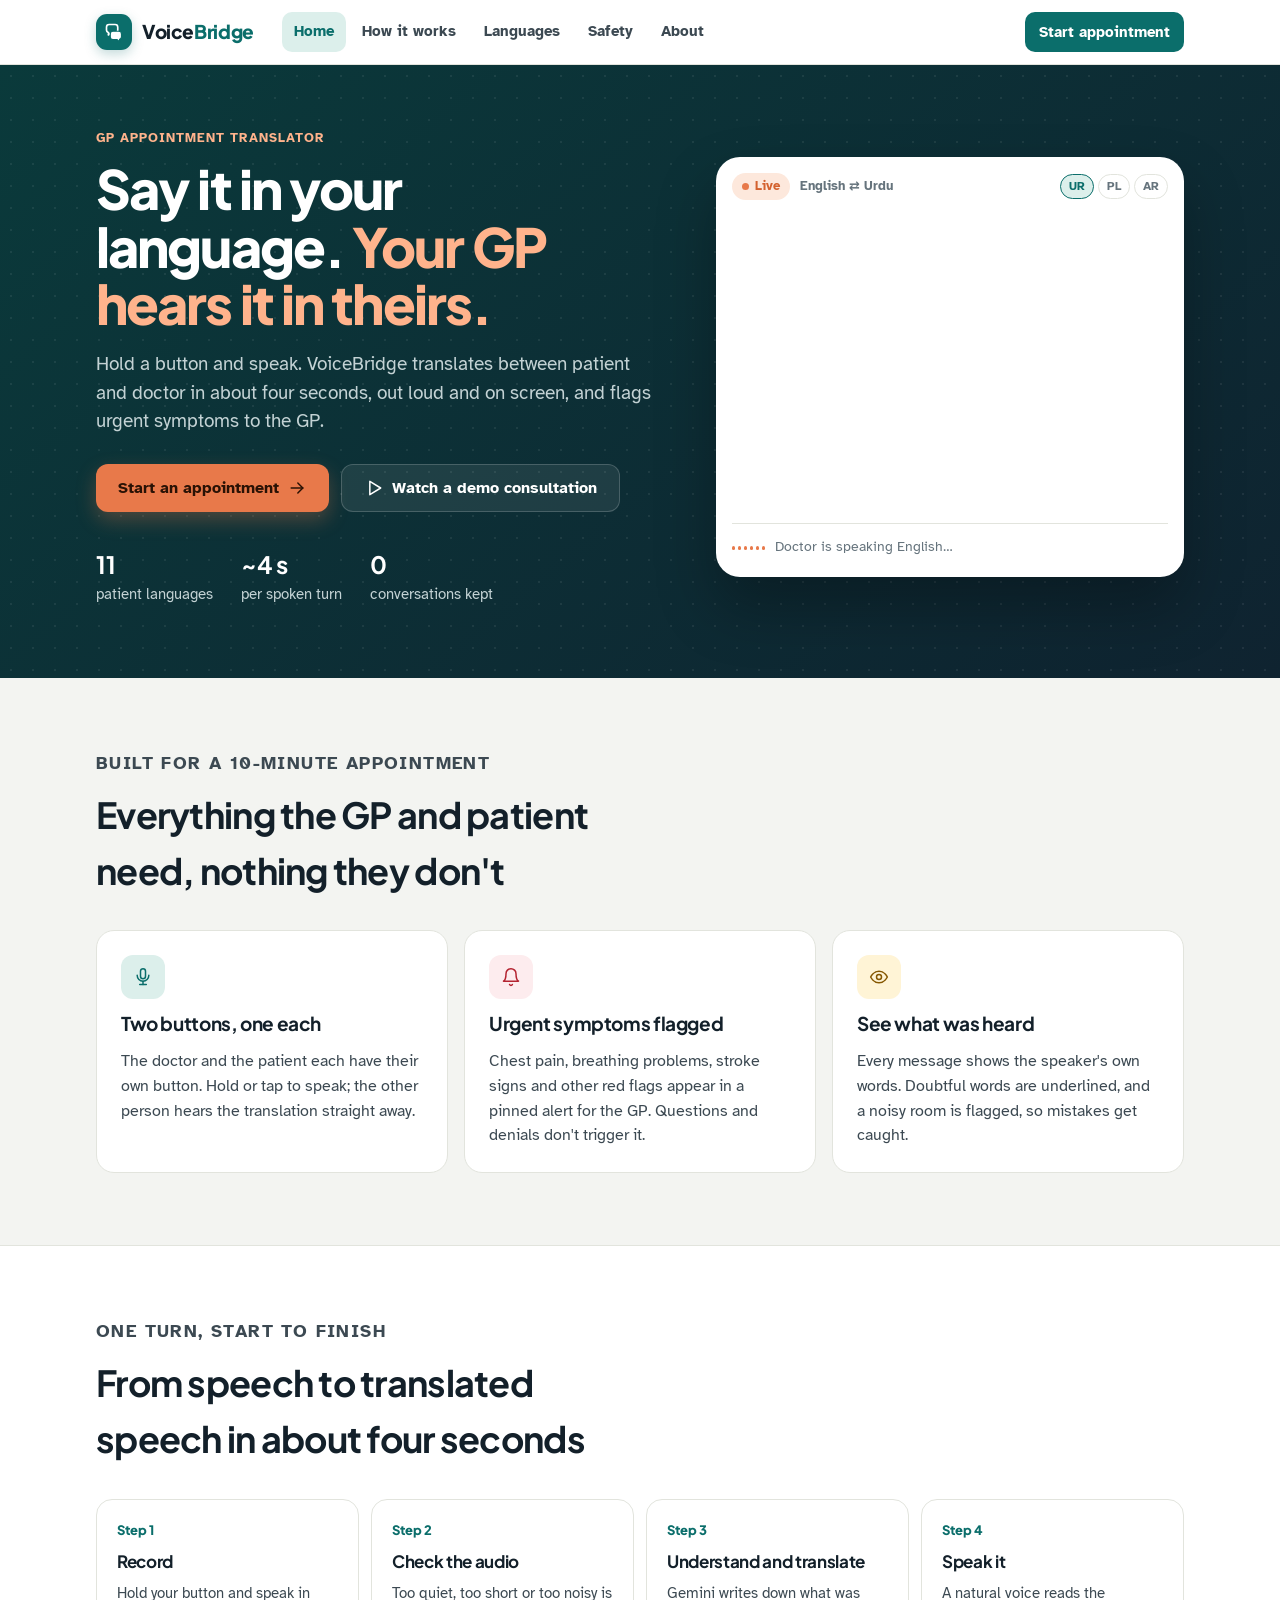
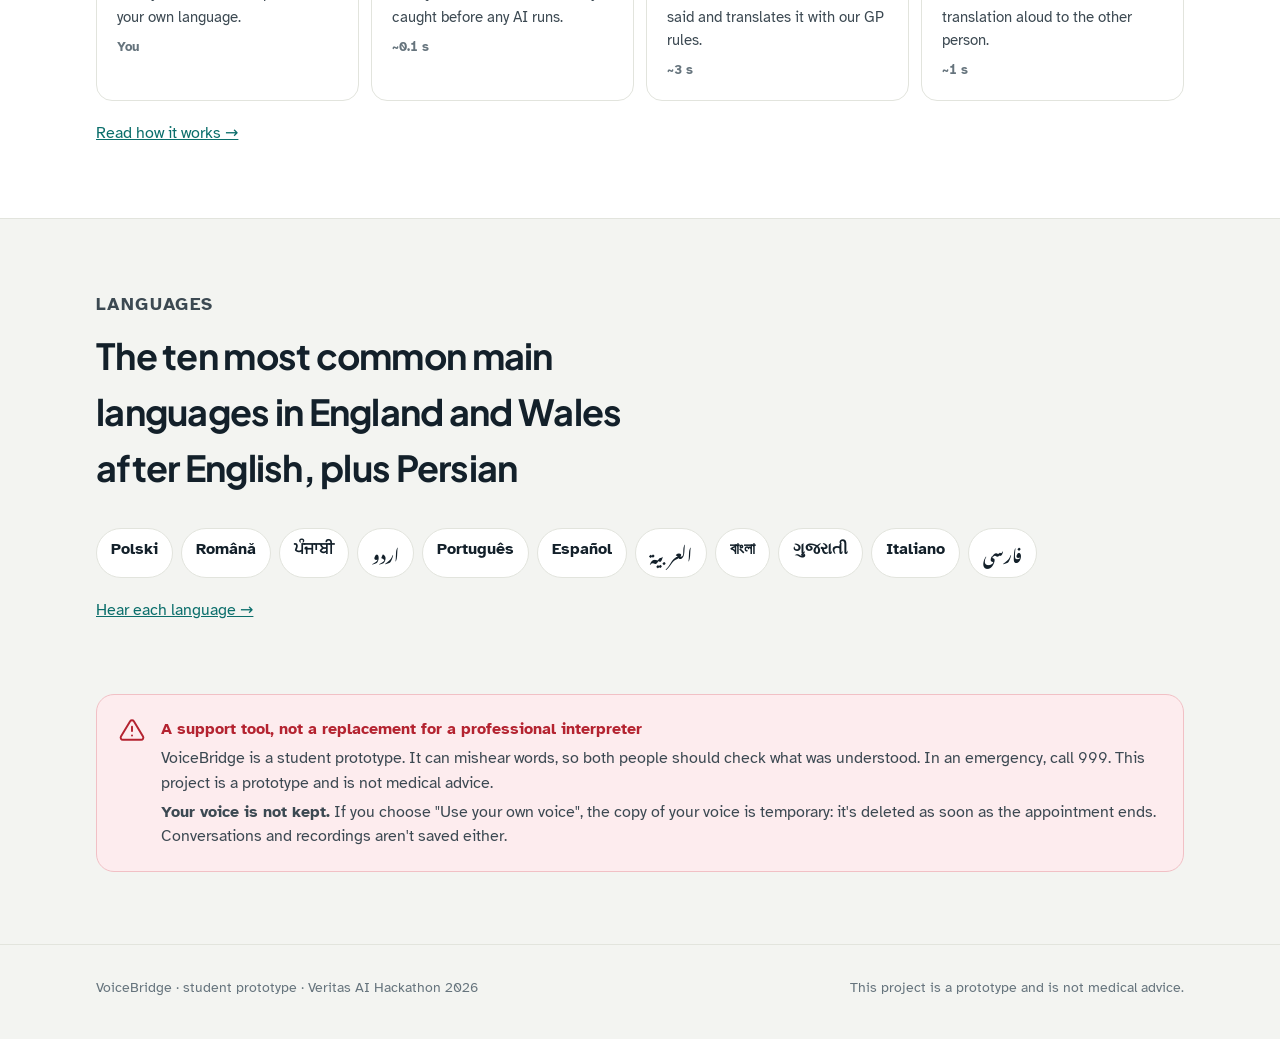
==== frontend/voicebridge_FINAL.html @ fcc29511 "Fix 'Watch a demo consultation' on the live site (ERRORS #45) In real mode the button now reloads as" ====
<!DOCTYPE html>
<html lang="en">
<head>
<title>VoiceBridge: live voice translator for GP appointments</title>
<!-- Team change #14: what Google shows under the title, and what link previews show (WhatsApp, Discord...) -->
<meta name="description" content="Helps UK GPs and patients understand each other: speak English, Urdu, Polish, Arabic or 8 more languages and hear the translation in seconds.">
<meta property="og:type" content="website">
<meta property="og:site_name" content="VoiceBridge">
<meta property="og:title" content="VoiceBridge: live voice translator for GP appointments">
<meta property="og:description" content="Doctor and patient each speak their own language and hear the other translated aloud in seconds. 11 languages, urgent-symptom flags. Student prototype, not medical advice.">
<meta property="og:url" content="https://voicebridge-hxyi.onrender.com/">
<meta name="twitter:card" content="summary">
<meta name="theme-color" content="#0b6e6b">
<meta name="claude:viewport-fit-sides" content="cover">
<meta charset="UTF-8">
<meta name="viewport" content="width=device-width, initial-scale=1, viewport-fit=cover">
<link rel="icon" href="data:image/svg+xml,%3Csvg xmlns='http://www.w3.org/2000/svg' viewBox='0 0 32 32'%3E%3Crect width='32' height='32' rx='9' fill='%230f6b6a'/%3E%3Cpath d='M6 9.5A3.5 3.5 0 0 1 9.5 6h8A3.5 3.5 0 0 1 21 9.5v4a3.5 3.5 0 0 1-3.5 3.5H12l-3.5 3v-3.2A3.5 3.5 0 0 1 6 13.5z' fill='none' stroke='white' stroke-width='2.2' stroke-linejoin='round'/%3E%3Cpath d='M26 18.5a3.5 3.5 0 0 0-3.5-3.5h-8a3.5 3.5 0 0 0-3.5 3.5v4a3.5 3.5 0 0 0 3.5 3.5H20l3.5 3v-3.2a3.5 3.5 0 0 0 2.5-3.3z' fill='white' stroke='%230f6b6a' stroke-width='1.6'/%3E%3C/svg%3E">
<link rel="preconnect" href="https://fonts.googleapis.com">
<link rel="preconnect" href="https://fonts.gstatic.com" crossorigin>
<link rel="stylesheet" href="https://fonts.googleapis.com/css2?family=Atkinson+Hyperlegible:wght@400;700&family=Plus+Jakarta+Sans:wght@500;600;700;800&family=Noto+Nastaliq+Urdu:wght@400;600&family=Noto+Sans+Arabic:wght@400;600&display=swap">
<!--
  ===============================================================
  NEW MOCK (v2, 14 Nov 2026): the current VoiceBridge design.
  (The OLD Gemini mockup is in frontend/old_mockup/ for reference only.)
  FOR BENET (frontend). Starting point for the VoiceBridge UI.
  Read frontend/README.md first: what you can change, what must stay
  the same so it connects to Ahmed's backend, and how to connect it.
  ===============================================================
  VoiceBridge interactive prototype (multi-page).
  Mode is chosen AUTOMATICALLY (see USE_MOCK in the script):
    - on our own server (localhost or the live *.onrender.com link) -> real API, mic and voices
    - anywhere else (double-clicked file, previews) -> demo mode (scripted, no server needed)
    - add ?demo to the address to force demo mode anywhere
  Pages (hash links): #home #how #languages #safety #about, app flow: #start #choose #consult #summary
-->
<style>
/* Layout concept: a calm clinical product site; the appointment screen is a chat thread with a two-button dock.
   Colour identity (team change #8): deep teal for trust + a warm apricot accent for warmth and highlights. */
:root{
  --bg:#f3f4f1; --surface:#ffffff; --surface-2:#f8f8f5; --line:#e2e4dd; --line-2:#cdd1c6;
  --ink:#13202a; --ink-2:#3c4952; --ink-3:#66747d;
  --brand:#0b6e6b; --brand-2:#07524f; --brand-soft:#dcefeb; --on-brand:#ffffff;
  --accent:#e8794a; --accent-2:#d4622f; --accent-soft:#fde8dc; --on-accent:#2a1205;
  --doc:#2b4fbf; --doc-soft:#e9efff; --doc-line:#c9d6fb; --on-doc:#ffffff;
  --pat:#0b7a5c; --pat-soft:#e2f3ec; --pat-line:#b9e0d0; --on-pat:#ffffff;
  --urgent:#b42330; --urgent-soft:#fdecee; --urgent-line:#f1c0c5;
  --warn:#865700; --warn-soft:#fff4d6; --warn-line:#efd9a0;
  --rec:#d13c3c; --rec-soft:rgba(209,60,60,.14);
  --hero:#0a3a3b; --hero-2:#0f2330; --hero-ink:#ffffff; --hero-muted:#c3d2d4; --hero-accent:#ffb38c; --hero-chip:rgba(255,255,255,.08);
  --shadow:0 1px 2px rgba(12,26,36,.05),0 8px 24px rgba(12,26,36,.07);
  --overlay:rgba(12,26,36,.45);
  --focus:#e09b00;
  --font:"Atkinson Hyperlegible",system-ui,-apple-system,"Segoe UI",Roboto,sans-serif;
  --display:"Plus Jakarta Sans","Atkinson Hyperlegible",system-ui,sans-serif;
  --rtl:"Noto Nastaliq Urdu","Noto Sans Arabic","Segoe UI",Tahoma,sans-serif;
}
@media (prefers-color-scheme: dark){ :root:not([data-theme="light"]){
  --bg:#0e1517; --surface:#141e21; --surface-2:#192529; --line:#26353a; --line-2:#33474d;
  --ink:#eaf0f0; --ink-2:#b8c5c8; --ink-3:#8a9aa0;
  --brand:#41b6a9; --brand-2:#5ccabd; --brand-soft:#10302d; --on-brand:#06221f;
  --accent:#ff9d70; --accent-2:#ffb38c; --accent-soft:#3a2216; --on-accent:#2a1205;
  --doc:#8ea9ff; --doc-soft:#162140; --doc-line:#2b3c68; --on-doc:#0b1430;
  --pat:#5fd0a9; --pat-soft:#0f2a22; --pat-line:#1f4a3b; --on-pat:#062019;
  --urgent:#ff8b93; --urgent-soft:#3a1418; --urgent-line:#6b2a31;
  --warn:#f2c25a; --warn-soft:#33270d; --warn-line:#5c4718;
  --rec:#ff6b6b; --rec-soft:rgba(255,107,107,.16);
  --hero:#0b2c2e; --hero-2:#0b1a22; --hero-ink:#ffffff; --hero-muted:#b0c2c6; --hero-accent:#ffb38c; --hero-chip:rgba(255,255,255,.07);
  --shadow:0 1px 2px rgba(0,0,0,.3),0 8px 24px rgba(0,0,0,.35); --overlay:rgba(0,0,0,.6); --focus:#ffc24d;
  color-scheme:dark;
}}
:root[data-theme="dark"]{
  --bg:#0e1517; --surface:#141e21; --surface-2:#192529; --line:#26353a; --line-2:#33474d;
  --ink:#eaf0f0; --ink-2:#b8c5c8; --ink-3:#8a9aa0;
  --brand:#41b6a9; --brand-2:#5ccabd; --brand-soft:#10302d; --on-brand:#06221f;
  --accent:#ff9d70; --accent-2:#ffb38c; --accent-soft:#3a2216; --on-accent:#2a1205;
  --doc:#8ea9ff; --doc-soft:#162140; --doc-line:#2b3c68; --on-doc:#0b1430;
  --pat:#5fd0a9; --pat-soft:#0f2a22; --pat-line:#1f4a3b; --on-pat:#062019;
  --urgent:#ff8b93; --urgent-soft:#3a1418; --urgent-line:#6b2a31;
  --warn:#f2c25a; --warn-soft:#33270d; --warn-line:#5c4718;
  --rec:#ff6b6b; --rec-soft:rgba(255,107,107,.16);
  --hero:#0b2c2e; --hero-2:#0b1a22; --hero-ink:#ffffff; --hero-muted:#b0c2c6; --hero-accent:#ffb38c; --hero-chip:rgba(255,255,255,.07);
  --shadow:0 1px 2px rgba(0,0,0,.3),0 8px 24px rgba(0,0,0,.35); --overlay:rgba(0,0,0,.6); --focus:#ffc24d;
  color-scheme:dark;
}
*{box-sizing:border-box}
[hidden]{display:none!important}
html{scroll-behavior:smooth}
body{margin:0;background:var(--bg);color:var(--ink);font-family:var(--font);font-size:16px;line-height:1.55;-webkit-font-smoothing:antialiased}
h1,h2,h3{font-family:var(--display);letter-spacing:-.02em;text-wrap:balance;margin:0;color:var(--ink)}
p{margin:0}
button{font:inherit;color:inherit;cursor:pointer;border:0;background:none;padding:0}
a{color:var(--brand)}
:focus-visible{outline:3px solid var(--focus);outline-offset:3px;border-radius:8px}
.rtl,[dir="rtl"]{font-family:var(--rtl);line-height:2}
.icon{width:20px;height:20px;flex:none;stroke:currentColor;fill:none;stroke-width:1.8;stroke-linecap:round;stroke-linejoin:round}
.sr-only{position:absolute;width:1px;height:1px;overflow:hidden;clip:rect(0 0 0 0);white-space:nowrap}
.wrap{max-width:1120px;margin:0 auto;padding-left:max(16px,env(safe-area-inset-left,0px));padding-right:max(16px,env(safe-area-inset-right,0px))}
.view{display:none}
.view.active{display:block}
.muted{color:var(--ink-3)}
.eyebrow{font-size:12.5px;font-weight:700;letter-spacing:.08em;text-transform:uppercase;color:var(--brand)}

/* header */
body::before{content:"";position:fixed;inset:0 0 auto;height:env(safe-area-inset-top,0px);z-index:30;background:var(--surface)}
.site-head{position:sticky;top:env(safe-area-inset-top,0px);z-index:20;background:var(--surface);border-bottom:1px solid var(--line)}
.site-head .wrap{display:flex;align-items:center;gap:16px;height:64px}
.logo{display:flex;align-items:center;gap:10px;font-family:var(--display);font-weight:800;font-size:19px;color:var(--ink);text-decoration:none;letter-spacing:-.02em}
.logo b{color:var(--brand);font-weight:800}
.logo-mark{width:36px;height:36px;border-radius:11px;background:var(--brand);color:var(--on-brand);display:grid;place-items:center;box-shadow:0 4px 12px rgba(15,107,106,.25)}
.logo-mark svg{width:24px;height:24px}
body[data-view="consult"] .nav,body[data-view="consult"] .head-actions{display:none}
body[data-view="consult"] .logo{pointer-events:none}
.nav{display:flex;gap:4px;margin-left:12px}
.nav a{padding:8px 12px;border-radius:10px;color:var(--ink-2);text-decoration:none;font-weight:700;font-size:15px}
.nav a:hover{background:var(--surface-2);color:var(--ink)}
.nav a[aria-current="page"]{color:var(--brand);background:var(--brand-soft)}
.head-actions{margin-left:auto;display:flex;gap:8px;align-items:center}
.menu-btn{display:none;width:42px;height:42px;border-radius:10px;border:1px solid var(--line-2);place-items:center}
.mobile-nav{display:none;border-top:1px solid var(--line);background:var(--surface)}
.mobile-nav.open{display:block}
.mobile-nav a{display:block;padding:14px max(16px,env(safe-area-inset-left,0px));border-bottom:1px solid var(--line);color:var(--ink);text-decoration:none;font-weight:700}

/* buttons */
.btn{display:inline-flex;align-items:center;justify-content:center;gap:8px;min-height:48px;padding:0 22px;border-radius:12px;font-weight:700;font-size:16px;text-decoration:none;transition:background .15s,transform .05s,border-color .15s}
.btn:active{transform:scale(.98)}
.btn-primary{background:var(--brand);color:var(--on-brand)}
.btn-primary:hover{background:var(--brand-2)}
.btn-primary[disabled]{opacity:.6;cursor:wait}
.btn-ghost{background:var(--surface);border:1px solid var(--line-2);color:var(--ink)}
.btn-ghost:hover{border-color:var(--ink-3)}
.btn-danger{background:var(--surface);border:1px solid var(--urgent-line);color:var(--urgent)}
.btn-danger:hover{background:var(--urgent-soft)}
.btn-sm{min-height:40px;padding:0 14px;font-size:14.5px;border-radius:10px}
.btn-on-dark{background:var(--hero-chip);color:var(--hero-ink);border:1px solid rgba(255,255,255,.18)}
.btn-on-dark:hover{background:rgba(255,255,255,.14)}
.btn-accent{background:var(--accent);color:var(--on-accent);box-shadow:0 8px 20px rgba(232,121,74,.3)}
.btn-accent:hover{background:var(--accent-2)}
.chip{display:inline-flex;align-items:center;gap:6px;min-height:30px;padding:0 12px;border-radius:999px;font-size:13px;font-weight:700;background:var(--surface);border:1px solid var(--line);color:var(--ink-2);white-space:nowrap}

/* home */
.hero{background-color:var(--hero);background-image:radial-gradient(rgba(255,255,255,.07) 1px,transparent 1px),linear-gradient(140deg,var(--hero) 0%,var(--hero-2) 100%);background-size:22px 22px,100% 100%;color:var(--hero-ink)}
.hero .wrap{display:grid;grid-template-columns:1.1fr .9fr;gap:48px;align-items:center;padding-block:64px 72px}
.hero h1{color:var(--hero-ink);font-size:clamp(34px,5vw,54px);line-height:1.06;letter-spacing:-.035em;font-weight:800}
.hero h1 em{font-style:normal;color:var(--hero-accent)}
.hero-sub{margin-top:18px;font-size:18.5px;color:var(--hero-muted);max-width:30em}
.hero-cta{display:flex;gap:12px;flex-wrap:wrap;margin-top:28px}
.hero-facts{display:flex;gap:28px;flex-wrap:wrap;margin-top:34px;color:var(--hero-muted);font-size:14.5px}
.hero-facts strong{display:block;color:var(--hero-ink);font-family:var(--display);font-size:24px;letter-spacing:-.02em}
/* Animated hero demo (team change #9): a live translation plays out in Urdu, Polish and Arabic */
.stage{background:var(--surface);color:var(--ink);border-radius:24px;padding:16px;box-shadow:0 30px 60px rgba(0,0,0,.28);display:flex;flex-direction:column;gap:12px;min-height:420px}
.stage-top{display:flex;align-items:center;gap:10px;font-size:13px;color:var(--ink-3);font-weight:700}
.stage-top .live-pill{display:inline-flex;align-items:center;gap:6px;padding:3px 10px;border-radius:999px;background:var(--accent-soft);color:var(--accent-2)}
.stage-top .live-pill i{width:7px;height:7px;border-radius:50%;background:var(--accent);animation:blink 1.4s ease-in-out infinite}
@keyframes blink{50%{opacity:.3}}
.stage-langs{margin-left:auto;display:flex;gap:4px}
.stage-langs span{padding:2px 8px;border-radius:999px;border:1px solid var(--line);font-size:12px}
.stage-langs span.on{border-color:var(--brand);color:var(--brand);background:var(--brand-soft)}
.stage-body{display:flex;flex-direction:column;gap:12px;flex:1}
.stage-body .msg{max-width:100%}
.stage-foot{display:flex;align-items:center;gap:10px;font-size:13.5px;color:var(--ink-3);border-top:1px solid var(--line);padding-top:10px;min-height:38px}
.mini-wave{display:inline-flex;gap:3px;align-items:center;height:20px}
.mini-wave i{width:3px;height:4px;border-radius:2px;background:var(--ink-3)}
.stage.talking .mini-wave i{background:var(--accent);animation:wv .9s ease-in-out infinite}
.mini-wave i:nth-child(2){animation-delay:.12s}.mini-wave i:nth-child(3){animation-delay:.24s}.mini-wave i:nth-child(4){animation-delay:.36s}.mini-wave i:nth-child(5){animation-delay:.48s}.mini-wave i:nth-child(6){animation-delay:.6s}
@keyframes wv{0%,100%{height:4px}50%{height:20px}}
.typing-caret::after{content:"";display:inline-block;width:2px;height:1em;margin-inline-start:2px;background:var(--accent);vertical-align:-2px;animation:blink 1s steps(1) infinite}
.pop{animation:pop .4s cubic-bezier(.2,1.5,.4,1)}
@keyframes pop{from{transform:scale(.6)}to{transform:none}}
.section{padding-block:72px}
.section-head{max-width:640px;margin-bottom:32px;display:grid;gap:10px}
.section-head h2{font-size:clamp(26px,3.4vw,36px)}
.section-head p{color:var(--ink-2);font-size:17.5px}
.grid-3{display:grid;grid-template-columns:repeat(3,minmax(0,1fr));gap:16px}
.grid-2{display:grid;grid-template-columns:repeat(2,minmax(0,1fr));gap:16px}
.tile{background:var(--surface);border:1px solid var(--line);border-radius:18px;padding:24px;display:grid;gap:10px;align-content:start}
.tile h3{font-size:19px}
.tile p{color:var(--ink-2)}
.tile-icon{width:44px;height:44px;border-radius:12px;display:grid;place-items:center;background:var(--brand-soft);color:var(--brand)}
.tile-icon.red{background:var(--urgent-soft);color:var(--urgent)}
.tile-icon.amber{background:var(--warn-soft);color:var(--warn)}
.tile-icon.blue{background:var(--doc-soft);color:var(--doc)}
.flow{display:grid;grid-template-columns:repeat(4,minmax(0,1fr));gap:12px;counter-reset:step}
.flow-step{background:var(--surface);border:1px solid var(--line);border-radius:16px;padding:20px;display:grid;gap:8px;align-content:start;position:relative}
.flow-step .n{font-family:var(--display);font-weight:800;font-size:13px;color:var(--brand)}
.flow-step h3{font-size:17px}
.flow-step p{color:var(--ink-2);font-size:15px}
.flow-step .t{font-size:13px;font-weight:700;color:var(--ink-3);font-variant-numeric:tabular-nums}
.lang-strip{display:flex;flex-wrap:wrap;gap:8px}
.lang-pill{padding:8px 14px;border-radius:999px;background:var(--surface);border:1px solid var(--line);font-weight:700}
.band{background:var(--surface);border-block:1px solid var(--line)}
.callout{display:flex;gap:16px;align-items:flex-start;padding:22px;border-radius:18px;background:var(--urgent-soft);border:1px solid var(--urgent-line);color:var(--urgent)}
.callout p{color:var(--ink-2)}
.footer{padding-block:32px 40px;color:var(--ink-3);font-size:14px;border-top:1px solid var(--line)}
.footer .wrap{display:flex;justify-content:space-between;gap:16px;flex-wrap:wrap}

/* inner pages */
.page-hero{padding-block:56px 24px}
.page-hero h1{font-size:clamp(30px,4.4vw,44px);margin-top:8px}
.page-hero p{margin-top:12px;color:var(--ink-2);font-size:18px;max-width:38em}
.stat-row{display:grid;grid-template-columns:repeat(auto-fit,minmax(170px,1fr));gap:12px}
.stat{background:var(--surface);border:1px solid var(--line);border-radius:16px;padding:18px}
.stat small{display:block;color:var(--ink-3);font-size:13.5px}
.stat strong{font-family:var(--display);font-size:26px;letter-spacing:-.02em;font-variant-numeric:tabular-nums}
.compare{display:grid;grid-template-columns:repeat(2,minmax(0,1fr));gap:12px;margin-top:14px}
.compare div{border-radius:12px;padding:12px 14px;font-size:14.5px}
.compare .before{background:var(--urgent-soft);color:var(--urgent);border:1px solid var(--urgent-line)}
.compare .after{background:var(--pat-soft);color:var(--pat);border:1px solid var(--pat-line)}
.lang-cards{display:grid;grid-template-columns:repeat(auto-fill,minmax(250px,1fr));gap:12px}
.lang-card{background:var(--surface);border:1px solid var(--line);border-radius:16px;padding:18px;display:grid;gap:8px;align-content:start}
.lang-card .top{display:flex;justify-content:space-between;align-items:baseline;gap:8px}
.lang-card .native{font-size:24px;font-weight:700}
.lang-card .rank{font-size:12.5px;color:var(--ink-3);font-weight:700;font-variant-numeric:tabular-nums}
.lang-card .meta{font-size:13.5px;color:var(--ink-3)}
.phrase{background:var(--surface-2);border:1px solid var(--line);border-radius:12px;padding:10px 12px;font-size:17px;min-height:52px}
.lang-card .btn{justify-self:start}
.limits{display:grid;gap:10px}
.limit{display:flex;gap:12px;align-items:flex-start;background:var(--surface);border:1px solid var(--line);border-radius:14px;padding:14px 16px}
.limit .icon{color:var(--warn);margin-top:3px}
.limit p{color:var(--ink-2)}
.credits{display:grid;grid-template-columns:repeat(auto-fit,minmax(240px,1fr));gap:10px}
.credit{background:var(--surface);border:1px solid var(--line);border-radius:14px;padding:14px 16px;font-size:14.5px;color:var(--ink-2)}
.credit b{display:block;color:var(--ink);font-size:15.5px}

/* app flow */
.app-page{padding-block:40px 64px}
.form-card{max-width:440px;margin:0 auto;background:var(--surface);border:1px solid var(--line);border-radius:22px;padding:32px;box-shadow:var(--shadow);display:grid;gap:6px}
.form-card h1{font-size:26px}
.label{font-weight:700;font-size:14px;margin-top:18px}
.input-wrap{position:relative;margin-top:6px}
.input-wrap .icon{position:absolute;left:14px;top:50%;transform:translateY(-50%);color:var(--ink-3)}
.input{width:100%;height:52px;border-radius:12px;border:1.5px solid var(--line-2);background:var(--surface-2);color:var(--ink);padding:0 14px 0 44px;font:inherit;font-size:17px;letter-spacing:.06em}
.input:focus{outline:none;border-color:var(--brand);box-shadow:0 0 0 4px var(--brand-soft)}
.hint-box{margin-top:12px;font-size:13.5px;color:var(--ink-3);background:var(--surface-2);border:1px dashed var(--line-2);border-radius:10px;padding:10px 12px}
.field-error{margin-top:12px;padding:10px 12px;border-radius:10px;background:var(--urgent-soft);border:1px solid var(--urgent-line);color:var(--urgent);font-size:14.5px}
.form-card .btn{margin-top:16px;width:100%}
.choose-head{display:flex;justify-content:space-between;align-items:flex-end;gap:16px;flex-wrap:wrap;margin-bottom:20px}
.choose-head h1{font-size:clamp(26px,3.6vw,34px);margin-top:6px}
.search{position:relative;width:280px;max-width:100%}
.search .icon{position:absolute;left:12px;top:50%;transform:translateY(-50%);color:var(--ink-3);width:18px;height:18px}
.search input{width:100%;height:44px;border-radius:12px;border:1.5px solid var(--line-2);background:var(--surface);color:var(--ink);padding:0 12px 0 38px;font:inherit}
.search input:focus{outline:none;border-color:var(--brand);box-shadow:0 0 0 4px var(--brand-soft)}
.lang-grid{display:grid;grid-template-columns:repeat(auto-fill,minmax(190px,1fr));gap:12px}
.lang-opt{position:relative;text-align:left;padding:16px 18px;border-radius:16px;background:var(--surface);border:1.5px solid var(--line);min-height:92px;display:flex;flex-direction:column;justify-content:space-between;gap:4px}
.lang-opt:hover{border-color:var(--line-2)}
.lang-opt .native{font-size:23px;font-weight:700;line-height:1.35}
.lang-opt .english{font-size:14px;color:var(--ink-3)}
.lang-opt .tick{position:absolute;top:12px;right:12px;width:24px;height:24px;border-radius:50%;background:var(--brand);color:var(--on-brand);display:none;place-items:center}
.lang-opt .tick .icon{width:14px;height:14px;stroke-width:3}
.lang-opt[aria-checked="true"]{border-color:var(--brand);box-shadow:0 0 0 4px var(--brand-soft)}
.lang-opt[aria-checked="true"] .tick{display:grid}
.choose-foot{display:flex;align-items:center;justify-content:space-between;gap:16px;flex-wrap:wrap;margin-top:24px;padding-top:20px;border-top:1px solid var(--line)}
.pair{display:flex;align-items:center;gap:10px;font-weight:700;flex-wrap:wrap}
.pair .side{padding:8px 14px;border-radius:12px;background:var(--surface);border:1px solid var(--line)}
.pair .doc{color:var(--doc)} .pair .pat{color:var(--pat)}

/* consult: fills the screen so the button dock always sits at the bottom */
#v-consult.active{display:flex;flex-direction:column;min-height:calc(100dvh - 64px - env(safe-area-inset-top,0px) - env(safe-area-inset-bottom,0px))}
#v-consult > .wrap{flex:1;width:100%}
#v-consult .bar{position:sticky;top:calc(env(safe-area-inset-top,0px) + 64px);z-index:10;background:var(--bg);border-bottom:1px solid var(--line)}
#v-consult .bar .wrap{display:flex;align-items:center;gap:10px;min-height:56px;flex-wrap:wrap;padding-block:8px}
.live{width:8px;height:8px;border-radius:50%;background:var(--pat);box-shadow:0 0 0 4px var(--pat-soft)}
.bar-right{margin-left:auto;display:flex;gap:8px;align-items:center}
.turns.low{color:var(--warn);border-color:var(--warn-line);background:var(--warn-soft)}
.urgent-banner{display:flex;align-items:flex-start;gap:12px;margin-top:12px;background:var(--urgent-soft);border:1px solid var(--urgent-line);color:var(--urgent);padding:12px 14px;border-radius:14px}
.urgent-banner b{display:block}
.urgent-banner .x{margin-left:auto;width:34px;height:34px;border-radius:8px;display:grid;place-items:center;color:var(--urgent)}
.thread{max-width:860px;margin:0 auto;display:flex;flex-direction:column;gap:14px;padding-block:16px 24px}
.thread:has(#empty){min-height:42vh}
/* Live caption spotlight (team change #11) */
.spotlight{max-width:860px;margin:18px auto 0;background:var(--surface);border:1.5px solid var(--line);border-radius:24px;padding:18px 22px 14px;box-shadow:var(--shadow);animation:rise .25s ease-out}
.spotlight.doctor{border-color:var(--doc-line)}
.spotlight.patient{border-color:var(--pat-line)}
.spot-top{display:flex;align-items:center;gap:8px;flex-wrap:wrap;font-size:13.5px;color:var(--ink-3)}
.spot-who{font-weight:700}
.spotlight.doctor .spot-who{color:var(--doc)}
.spotlight.patient .spot-who{color:var(--pat)}
.spot-for{padding:2px 10px;border-radius:999px;background:var(--surface-2);border:1px solid var(--line);font-weight:700;color:var(--ink-2)}
.spot-time{margin-left:auto;font-variant-numeric:tabular-nums}
.spot-text{margin-top:10px;font-family:var(--display);font-weight:700;font-size:clamp(24px,3.4vw,36px);line-height:1.3;letter-spacing:-.01em;color:var(--ink)}
.spot-text[dir="rtl"]{font-family:var(--rtl);font-weight:600;line-height:2;font-size:clamp(26px,3.8vw,40px);letter-spacing:0}
.spot-original{margin-top:12px;padding-top:10px;border-top:1px dashed var(--line-2);font-size:16px;color:var(--ink-2)}
.spotlight .flags{margin-top:12px}
.spot-actions{display:flex;gap:4px;margin-top:8px;flex-wrap:wrap}
.note-slot{max-width:860px;margin:12px auto 0;display:flex;justify-content:center}
.note-slot:empty{display:none}
.earlier{font-size:12.5px;font-weight:700;letter-spacing:.06em;text-transform:uppercase;color:var(--ink-3);padding-top:6px;border-top:1px solid var(--line)}
.thread .msg .translation{font-size:16.5px}
.thread .msg .translation[dir="rtl"]{font-size:18px}
.empty{margin:auto;text-align:center;max-width:460px;padding:28px 8px;color:var(--ink-2);display:grid;gap:10px;justify-items:center}
.empty-art{width:80px;height:80px;border-radius:24px;background:var(--brand-soft);color:var(--brand);display:grid;place-items:center}
.empty-art .icon{width:38px;height:38px;stroke-width:1.6}
.empty h2{font-size:22px}
.how-list{display:grid;gap:8px;margin-top:6px;text-align:left;width:100%}
.how-list div{display:flex;gap:10px;align-items:center;background:var(--surface);border:1px solid var(--line);border-radius:12px;padding:10px 12px;font-size:14.5px}
.num{width:22px;height:22px;flex:none;border-radius:50%;background:var(--ink);color:var(--surface);font-size:12px;font-weight:700;display:grid;place-items:center}
.msg{display:flex;flex-direction:column;max-width:min(640px,90%);animation:rise .25s ease-out}
.msg.doctor{align-self:flex-start}
.msg.patient{align-self:flex-end;align-items:flex-end}
@keyframes rise{from{transform:translateY(8px)}to{transform:none}}
.msg-meta{display:flex;align-items:center;gap:8px;font-size:12.5px;color:var(--ink-3);margin:0 6px 6px;font-variant-numeric:tabular-nums}
.who{font-weight:700}
.doctor .who{color:var(--doc)} .patient .who{color:var(--pat)}
.bubble{padding:14px 16px 12px;border-radius:18px;border:1px solid;width:100%;box-shadow:0 1px 2px rgba(12,26,36,.04),0 4px 14px rgba(12,26,36,.04)}
.doctor .bubble{background:var(--surface);border-color:var(--doc-line);border-top-left-radius:6px}
.patient .bubble{background:var(--pat-soft);border-color:var(--pat-line);border-top-right-radius:6px}
.translation{font-size:19px;line-height:1.5;font-weight:700}
.translation[dir="rtl"]{font-size:21px;line-height:2.1;font-weight:600}
.original{margin-top:8px;padding-top:8px;border-top:1px dashed var(--line-2);font-size:14.5px;color:var(--ink-2)}
.original-label{display:block;font-size:12px;font-weight:700;color:var(--ink-3);font-family:var(--font);line-height:1.5}
mark.unclear{background:var(--warn-soft);color:inherit;text-decoration:underline dotted var(--warn) 2px;text-underline-offset:4px;border-radius:4px;padding:0 2px}
.flags{display:flex;flex-wrap:wrap;gap:6px;margin-top:10px}
.flag{display:inline-flex;align-items:center;gap:6px;font-size:12.5px;font-weight:700;padding:4px 10px;border-radius:999px;border:1px solid}
.flag .icon{width:14px;height:14px;stroke-width:2.2}
.flag.urgent{background:var(--urgent-soft);border-color:var(--urgent-line);color:var(--urgent)}
.flag.warn{background:var(--warn-soft);border-color:var(--warn-line);color:var(--warn)}
.msg-actions{display:flex;gap:4px;margin:6px 2px 0;flex-wrap:wrap}
.link-btn{display:inline-flex;align-items:center;gap:6px;min-height:32px;padding:0 10px;border-radius:8px;font-size:13px;font-weight:700;color:var(--ink-2)}
.link-btn:hover{background:var(--surface)}
.link-btn .icon{width:16px;height:16px}
.typing{display:inline-flex;align-items:center;gap:10px;padding:12px 16px;border-radius:18px;background:var(--surface);border:1px solid var(--line);font-size:14px;color:var(--ink-3)}
.dots{display:inline-flex;gap:4px}
.dots i{width:7px;height:7px;border-radius:50%;background:var(--ink-3);animation:bounce 1s infinite}
.dots i:nth-child(2){animation-delay:.15s}.dots i:nth-child(3){animation-delay:.3s}
@keyframes bounce{0%,60%,100%{transform:translateY(0)}30%{transform:translateY(-5px)}}
.note{align-self:center;font-size:13.5px;color:var(--ink-2);background:var(--surface);border:1px solid var(--line);padding:8px 14px;border-radius:999px;display:flex;gap:8px;align-items:center;text-align:center;max-width:100%}
.note.error{color:var(--urgent);border-color:var(--urgent-line);background:var(--urgent-soft)}
.dock{position:sticky;bottom:0;z-index:10;background:var(--surface);border-top:1px solid var(--line);padding-bottom:env(safe-area-inset-bottom,0px)}
/* Mic buttons (team change #2): big round button in the centre, name and hint underneath.
   Same layout on laptop and phone, so the doctor and patient always know where to press. */
.dock-buttons{display:grid;grid-template-columns:1fr 1fr;gap:14px;padding-block:14px;max-width:760px}
.speak{position:relative;display:flex;flex-direction:column;align-items:center;justify-content:center;gap:10px;padding:16px 12px 14px;border-radius:24px;border:1.5px solid;text-align:center;min-height:172px;touch-action:none;-webkit-user-select:none;user-select:none;-webkit-touch-callout:none;transition:background .15s,border-color .15s,opacity .15s,box-shadow .15s}
.speak.doctor{background:var(--doc-soft);border-color:var(--doc-line)}
.speak.patient{background:var(--pat-soft);border-color:var(--pat-line)}
.speak[disabled]{opacity:.45;cursor:not-allowed}
.speak:not([disabled]):hover{box-shadow:var(--shadow)}
.speak:not([disabled]):hover .mic{transform:scale(1.04)}
.mic{position:relative;width:88px;height:88px;flex:none;border-radius:50%;display:grid;place-items:center;transition:transform .15s,background .15s;box-shadow:0 6px 16px rgba(12,26,36,.14)}
.doctor .mic{background:var(--doc);color:var(--on-doc)}
.patient .mic{background:var(--pat);color:var(--on-pat)}
.mic .icon{width:34px;height:34px;stroke-width:2}
.speak-text{min-width:0;width:100%;display:flex;flex-direction:column;align-items:center}
.speak-who{font-family:var(--display);font-weight:700;font-size:17px;line-height:1.3;display:block}
.speak-who .tag{font-family:var(--font);font-weight:400;color:var(--ink-3);font-size:14.5px}
.speak-hint{display:block;font-size:14px;color:var(--ink-2);margin-top:2px}
.speak-hint[dir="rtl"]{font-size:15px;line-height:1.9}
.meter{display:none;align-items:center;justify-content:center;gap:3px;height:22px;margin-top:4px}
.meter i{width:4px;height:4px;border-radius:2px;background:var(--rec);transition:height .08s}
.speak.recording{background:var(--surface);border-color:var(--rec);box-shadow:0 0 0 5px var(--rec-soft)}
.speak.recording .mic{background:var(--rec);color:#fff;transform:scale(1.05)}
/* Recording animation (team change #10): a ring of sound bars around the mic that follows the voice */
.mic-wrap{position:relative;display:grid;place-items:center;margin-block:14px}
.mic{z-index:1}
.wave{position:absolute;width:156px;height:156px;left:50%;top:50%;transform:translate(-50%,-50%);pointer-events:none;opacity:0;transition:opacity .2s}
.speak.recording .wave{opacity:1}
.speak.recording .speak-hint{color:var(--rec);font-weight:700}
@keyframes ring{0%{transform:scale(1);opacity:.6}100%{transform:scale(1.8);opacity:0}}
/* Demo bar (team change #4): one quiet line under the buttons, so it doesn't compete with them */
.demo-bar{display:flex;align-items:center;justify-content:center;gap:6px 14px;flex-wrap:wrap;font-size:13px;color:var(--ink-3);padding-bottom:12px}
.demo-bar .btn{min-height:32px;padding:0 12px;font-size:13px;border-radius:999px}
.demo-bar label{display:inline-flex;align-items:center;gap:6px}

/* summary */
.sum-grid{display:grid;grid-template-columns:repeat(2,minmax(0,1fr));gap:16px;margin-top:16px}
.sum-card{background:var(--surface);border:1px solid var(--line);border-radius:20px;padding:22px;display:grid;gap:14px;align-content:start}
.sum-card-head{display:flex;align-items:center;justify-content:space-between;gap:10px}
.sum-card h2{font-size:18px;display:flex;align-items:center;gap:8px}
.badge{font-size:12px;font-weight:700;padding:4px 10px;border-radius:999px}
.for-doc{background:var(--doc-soft);color:var(--doc)} .for-pat{background:var(--pat-soft);color:var(--pat)}
.sum-body{white-space:pre-wrap;background:var(--surface-2);border:1px solid var(--line);border-radius:12px;padding:16px;font-size:16px;line-height:1.7;min-height:170px}
.sum-body[dir="rtl"]{line-height:2.2}
.privacy{display:flex;align-items:center;gap:10px;margin-top:16px;padding:12px 16px;border-radius:12px;background:var(--brand-soft);color:var(--brand-2);font-size:14.5px}
.skeleton{background:var(--line);border-radius:6px;height:14px;margin:8px 0;animation:pulse 1.2s ease-in-out infinite}
@keyframes pulse{50%{opacity:.5}}

/* modal (the viewer blocks confirm(), so confirmation is built into the page) */
.modal{position:fixed;inset:0;z-index:50;background:var(--overlay);display:grid;place-items:center;padding:max(16px,env(safe-area-inset-left,0px))}
.modal-card{background:var(--surface);border:1px solid var(--line);border-radius:20px;max-width:420px;width:100%;padding:24px;display:grid;gap:10px;box-shadow:var(--shadow)}
.modal-card h2{font-size:21px}
.modal-actions{display:flex;gap:10px;justify-content:flex-end;flex-wrap:wrap;margin-top:8px}
/* Team change #12: optional "own voice" (voice cloning, with consent) */
.own-voice-btn{margin-top:4px}
#clone-modal .modal-card{max-height:calc(100dvh - 32px);overflow-y:auto}
.clone-who{display:flex;gap:8px}
.clone-who label{flex:1;display:flex;align-items:center;justify-content:center;gap:8px;min-height:44px;border:1.5px solid var(--line-2);border-radius:12px;font-weight:700;cursor:pointer}
.clone-who input{accent-color:var(--brand)}
.clone-who label:has(input:checked){border-color:var(--brand);background:var(--brand-soft);color:var(--brand)}
.clone-consent{display:flex;gap:10px;align-items:flex-start;font-size:14.5px;color:var(--ink-2);background:var(--surface-2);border:1px solid var(--line);border-radius:12px;padding:12px;cursor:pointer}
.clone-consent input{margin-top:3px;width:18px;height:18px;accent-color:var(--brand);flex:none}
.clone-script{font-size:15px;line-height:1.55;color:var(--ink);background:var(--surface-2);border-left:3px solid var(--brand);border-radius:8px;padding:10px 12px}
.clone-status{font-size:14.5px;font-weight:700;color:var(--ink-2);min-height:22px}
.clone-status.rec{color:var(--rec)} .clone-status.ok{color:var(--brand)} .clone-status.err{color:var(--urgent)}
.own-chip{display:inline-block;margin-left:6px;padding:1px 8px;border-radius:999px;background:var(--brand-soft);color:var(--brand);font-family:var(--font);font-size:12px;font-weight:700;vertical-align:middle}
.toast{position:fixed;left:50%;bottom:calc(20px + env(safe-area-inset-bottom,0px));transform:translateX(-50%);z-index:60;background:var(--ink);color:var(--surface);padding:10px 16px;border-radius:999px;font-size:14px;font-weight:700}

@media (max-width:900px){
  .hero .wrap{grid-template-columns:1fr;padding-block:40px 48px}
  .grid-3{grid-template-columns:1fr}
  .flow{grid-template-columns:repeat(2,minmax(0,1fr))}
  .sum-grid,.grid-2,.compare{grid-template-columns:1fr}
  .nav{display:none}
  .menu-btn{display:grid}
  .head-actions .btn-primary{display:none}
}
@media (max-width:560px){
  .flow{grid-template-columns:1fr}
  .section{padding-block:48px}
  .dock-buttons{gap:10px;padding-block:10px}
  .speak{padding:12px 8px;gap:8px;min-height:0;border-radius:20px}
  .mic{width:72px;height:72px}
  .wave{width:130px;height:130px}
  .mic-wrap{margin-block:10px}
  .mic .icon{width:30px;height:30px}
  .speak-who{font-size:16px}
  .speak-who .tag{display:block;font-size:13px}
  .demo-note{display:none}
  .demo-bar{padding-bottom:10px}
  .translation{font-size:17px}
  .msg{max-width:94%}
  .pair-full,.tl{display:none}
  .form-card{padding:22px}
}
@media (prefers-reduced-motion:reduce){*{animation:none!important;transition:none!important;scroll-behavior:auto!important}}
</style>
</head>
<body>

<svg width="0" height="0" style="position:absolute" aria-hidden="true">
  <!-- VoiceBridge logo: two speech bubbles meeting (one person's words reaching the other) -->
  <symbol id="i-logo" viewBox="0 0 32 32"><path d="M6 9.5A3.5 3.5 0 0 1 9.5 6h8A3.5 3.5 0 0 1 21 9.5v4a3.5 3.5 0 0 1-3.5 3.5H12l-3.5 3v-3.2A3.5 3.5 0 0 1 6 13.5z" fill="none" stroke="currentColor" stroke-width="2.2" stroke-linejoin="round"/><path d="M26 18.5a3.5 3.5 0 0 0-3.5-3.5h-8a3.5 3.5 0 0 0-3.5 3.5v4a3.5 3.5 0 0 0 3.5 3.5H20l3.5 3v-3.2a3.5 3.5 0 0 0 2.5-3.3z" fill="currentColor" style="stroke:var(--brand)" stroke-width="1.6"/></symbol>
  <symbol id="i-mic" viewBox="0 0 24 24"><rect x="9" y="2" width="6" height="12" rx="3"/><path d="M5 10a7 7 0 0 0 14 0"/><path d="M12 17v4"/><path d="M8 21h8"/></symbol>
  <symbol id="i-lock" viewBox="0 0 24 24"><rect x="4" y="11" width="16" height="10" rx="2"/><path d="M8 11V7a4 4 0 0 1 8 0v4"/></symbol>
  <symbol id="i-arrow" viewBox="0 0 24 24"><path d="M5 12h14"/><path d="m13 6 6 6-6 6"/></symbol>
  <symbol id="i-back" viewBox="0 0 24 24"><path d="M19 12H5"/><path d="m11 18-6-6 6-6"/></symbol>
  <symbol id="i-check" viewBox="0 0 24 24"><path d="m5 12 5 5 9-10"/></symbol>
  <symbol id="i-alert" viewBox="0 0 24 24"><path d="M10.3 3.9 1.8 18a2 2 0 0 0 1.7 3h17a2 2 0 0 0 1.7-3L13.7 3.9a2 2 0 0 0-3.4 0z"/><path d="M12 9v4"/><path d="M12 17h.01"/></symbol>
  <symbol id="i-x" viewBox="0 0 24 24"><path d="M18 6 6 18"/><path d="m6 6 12 12"/></symbol>
  <symbol id="i-play" viewBox="0 0 24 24"><path d="M7 4v16l13-8z"/></symbol>
  <symbol id="i-volume" viewBox="0 0 24 24"><path d="M11 5 6 9H3v6h3l5 4z"/><path d="M15.5 8.5a5 5 0 0 1 0 7"/><path d="M18.5 5.5a9 9 0 0 1 0 13"/></symbol>
  <symbol id="i-redo" viewBox="0 0 24 24"><path d="M3 12a9 9 0 1 0 3-6.7L3 8"/><path d="M3 3v5h5"/></symbol>
  <symbol id="i-globe" viewBox="0 0 24 24"><circle cx="12" cy="12" r="9"/><path d="M3 12h18"/><path d="M12 3a14 14 0 0 1 0 18a14 14 0 0 1 0-18"/></symbol>
  <symbol id="i-shield" viewBox="0 0 24 24"><path d="M12 3 4 6v6c0 5 3.5 8 8 9 4.5-1 8-4 8-9V6z"/><path d="m9 12 2 2 4-4"/></symbol>
  <symbol id="i-bell" viewBox="0 0 24 24"><path d="M6 8a6 6 0 0 1 12 0c0 7 3 9 3 9H3s3-2 3-9"/><path d="M10.3 21a1.9 1.9 0 0 0 3.4 0"/></symbol>
  <symbol id="i-search" viewBox="0 0 24 24"><circle cx="11" cy="11" r="7"/><path d="m21 21-4.3-4.3"/></symbol>
  <symbol id="i-copy" viewBox="0 0 24 24"><rect x="9" y="9" width="12" height="12" rx="2"/><path d="M5 15H4a1 1 0 0 1-1-1V4a1 1 0 0 1 1-1h10a1 1 0 0 1 1 1v1"/></symbol>
  <symbol id="i-stop" viewBox="0 0 24 24"><rect x="5" y="5" width="14" height="14" rx="3"/></symbol>
  <symbol id="i-steth" viewBox="0 0 24 24"><path d="M6 3v6a5 5 0 0 0 10 0V3"/><path d="M11 14v2a5 5 0 0 0 10 0v-1"/><circle cx="21" cy="13" r="1.5"/></symbol>
  <symbol id="i-chat" viewBox="0 0 24 24"><path d="M21 12a8 8 0 0 1-11.8 7L4 20l1.1-4.6A8 8 0 1 1 21 12z"/></symbol>
  <symbol id="i-noise" viewBox="0 0 24 24"><path d="M2 12h2"/><path d="M6 8v8"/><path d="M10 5v14"/><path d="M14 9v6"/><path d="M18 7v10"/><path d="M22 12h-2"/></symbol>
  <symbol id="i-plus" viewBox="0 0 24 24"><path d="M12 5v14"/><path d="M5 12h14"/></symbol>
  <symbol id="i-menu" viewBox="0 0 24 24"><path d="M4 7h16"/><path d="M4 12h16"/><path d="M4 17h16"/></symbol>
  <symbol id="i-book" viewBox="0 0 24 24"><path d="M4 5a2 2 0 0 1 2-2h13v16H6a2 2 0 0 0-2 2z"/><path d="M4 19V5"/></symbol>
  <symbol id="i-clock" viewBox="0 0 24 24"><circle cx="12" cy="12" r="9"/><path d="M12 7v5l3 2"/></symbol>
  <symbol id="i-eye" viewBox="0 0 24 24"><path d="M2 12s3.5-7 10-7 10 7 10 7-3.5 7-10 7S2 12 2 12z"/><circle cx="12" cy="12" r="3"/></symbol>
  <symbol id="i-history" viewBox="0 0 24 24"><path d="M3 12a9 9 0 1 0 3-6.7"/><path d="M3 4v4h4"/><path d="M12 8v4l3 2"/></symbol>
</svg>

<header class="site-head">
  <div class="wrap">
    <a class="logo" href="#home"><span class="logo-mark"><svg aria-hidden="true"><use href="#i-logo"/></svg></span><span>Voice<b>Bridge</b></span></a>
    <nav class="nav" aria-label="Main">
      <a href="#home" data-nav="home">Home</a>
      <a href="#how" data-nav="how">How it works</a>
      <a href="#languages" data-nav="languages">Languages</a>
      <a href="#safety" data-nav="safety">Safety</a>
      <a href="#about" data-nav="about">About</a>
    </nav>
    <div class="head-actions">
      <a class="btn btn-primary btn-sm" href="#start">Start appointment</a>
      <button class="menu-btn" id="menu-btn" aria-expanded="false" aria-controls="mobile-nav" aria-label="Open menu"><svg class="icon"><use href="#i-menu"/></svg></button>
    </div>
  </div>
  <nav class="mobile-nav" id="mobile-nav" aria-label="Main (mobile)">
    <a href="#home">Home</a><a href="#how">How it works</a><a href="#languages">Languages</a><a href="#safety">Safety</a><a href="#about">About</a><a href="#start">Start appointment</a>
  </nav>
</header>

<main>
<!-- ============ HOME ============ -->
<section class="view" id="v-home" aria-labelledby="home-title">
  <div class="hero">
    <div class="wrap">
      <div>
        <p class="eyebrow" style="color:var(--hero-accent)">GP appointment translator</p>
        <h1 id="home-title" style="margin-top:12px">Say it in your language. <em>Your GP hears it in theirs.</em></h1>
        <p class="hero-sub">Hold a button and speak. VoiceBridge translates between patient and doctor in about four seconds, out loud and on screen, and flags urgent symptoms to the GP.</p>
        <div class="hero-cta">
          <a class="btn btn-accent" href="#start">Start an appointment <svg class="icon"><use href="#i-arrow"/></svg></a>
          <button class="btn btn-on-dark" id="hero-demo"><svg class="icon"><use href="#i-play"/></svg>Watch a demo consultation</button>
        </div>
        <div class="hero-facts">
          <div><strong>11</strong>patient languages</div>
          <div><strong>~4 s</strong>per spoken turn</div>
          <div><strong>0</strong>conversations kept</div>
        </div>
      </div>
      <!-- Animated demo: starts as a complete example (so it looks right before any animation), then plays live -->
      <div class="stage" id="stage" role="img" aria-label="Animated example: a doctor and a patient talking through VoiceBridge in Urdu, Polish and Arabic">
        <div class="stage-top">
          <span class="live-pill"><i></i>Live</span>
          <span id="stage-pair">English ⇄ Urdu</span>
          <span class="stage-langs" aria-hidden="true"><span class="on" data-l="Urdu">UR</span><span data-l="Polish">PL</span><span data-l="Arabic">AR</span></span>
        </div>
        <div class="stage-body" id="stage-body">
          <div class="msg doctor">
            <div class="msg-meta"><span class="who">Doctor</span></div>
            <div class="bubble"><div class="translation" dir="rtl">آج آپ کس وجہ سے آئے ہیں؟</div><div class="original"><span class="original-label">Said in English</span>What brings you in today?</div></div>
          </div>
          <div class="msg patient">
            <div class="msg-meta"><span class="who">Patient · Urdu</span></div>
            <div class="bubble"><div class="translation">I've had chest pain for three days.</div><div class="original" dir="rtl"><span class="original-label" dir="ltr">Said in Urdu</span>مجھے تین دن سے سینے میں درد ہے۔</div>
              <div class="flags"><span class="flag urgent"><svg class="icon"><use href="#i-alert"/></svg>chest pain</span></div></div>
          </div>
        </div>
        <div class="stage-foot"><span class="mini-wave" aria-hidden="true"><i></i><i></i><i></i><i></i><i></i><i></i></span><span id="stage-status">Translated in about 4 seconds</span></div>
      </div>
    </div>
  </div>

  <div class="section"><div class="wrap">
    <div class="section-head"><p class="eyebrow">Built for a 10-minute appointment</p><h2>Everything the GP and patient need, nothing they don't</h2></div>
    <div class="grid-3">
      <div class="tile"><span class="tile-icon"><svg class="icon"><use href="#i-mic"/></svg></span><h3>Two buttons, one each</h3><p>The doctor and the patient each have their own button. Hold or tap to speak; the other person hears the translation straight away.</p></div>
      <div class="tile"><span class="tile-icon red"><svg class="icon"><use href="#i-bell"/></svg></span><h3>Urgent symptoms flagged</h3><p>Chest pain, breathing problems, stroke signs and other red flags appear in a pinned alert for the GP. Questions and denials don't trigger it.</p></div>
      <div class="tile"><span class="tile-icon amber"><svg class="icon"><use href="#i-eye"/></svg></span><h3>See what was heard</h3><p>Every message shows the speaker's own words. Doubtful words are underlined, and a noisy room is flagged, so mistakes get caught.</p></div>
    </div>
  </div></div>

  <div class="band"><div class="section"><div class="wrap">
    <div class="section-head"><p class="eyebrow">One turn, start to finish</p><h2>From speech to translated speech in about four seconds</h2></div>
    <div class="flow">
      <div class="flow-step"><span class="n">Step 1</span><h3>Record</h3><p>Hold your button and speak in your own language.</p><span class="t">You</span></div>
      <div class="flow-step"><span class="n">Step 2</span><h3>Check the audio</h3><p>Too quiet, too short or too noisy is caught before any AI runs.</p><span class="t">~0.1 s</span></div>
      <div class="flow-step"><span class="n">Step 3</span><h3>Understand and translate</h3><p>Gemini writes down what was said and translates it with our GP rules.</p><span class="t">~3 s</span></div>
      <div class="flow-step"><span class="n">Step 4</span><h3>Speak it</h3><p>A natural voice reads the translation aloud to the other person.</p><span class="t">~1 s</span></div>
    </div>
    <p style="margin-top:20px"><a href="#how">Read how it works <span aria-hidden="true">→</span></a></p>
  </div></div></div>

  <div class="section"><div class="wrap">
    <div class="section-head"><p class="eyebrow">Languages</p><h2>The ten most common main languages in England and Wales after English, plus Persian</h2></div>
    <div class="lang-strip" id="home-langs"></div>
    <p style="margin-top:20px"><a href="#languages">Hear each language <span aria-hidden="true">→</span></a></p>
  </div></div>

  <div class="section" style="padding-top:0"><div class="wrap">
    <div class="callout"><svg class="icon" style="width:26px;height:26px"><use href="#i-alert"/></svg><div style="display:grid;gap:4px"><b>A support tool, not a replacement for a professional interpreter</b><p>VoiceBridge is a student prototype. It can mishear words, so both people should check what was understood. In an emergency, call 999. This project is a prototype and is not medical advice.</p><p><b>Your voice is not kept.</b> If you choose "Use your own voice", the copy of your voice is temporary: it's deleted as soon as the appointment ends. Conversations and recordings aren't saved either.</p></div></div>
  </div></div>
</section>

<!-- ============ HOW IT WORKS ============ -->
<section class="view" id="v-how" aria-labelledby="how-title">
  <div class="wrap page-hero"><p class="eyebrow">How it works</p><h1 id="how-title">What happens when you press the button</h1><p>VoiceBridge uses large AI models for listening, translating and speaking. Most of our work is the layer around them that makes them safe for a GP appointment.</p></div>
  <div class="wrap" style="display:grid;gap:16px;padding-bottom:64px">
    <div class="stat-row">
      <div class="stat"><small>Typical turn, end to end</small><strong>4–5 s</strong></div>
      <div class="stat"><small>Translation step</small><strong>~3 s</strong></div>
      <div class="stat"><small>Speaking step</small><strong>~1 s</strong></div>
      <div class="stat"><small>GP terms in our glossary</small><strong>106</strong></div>
    </div>
    <div class="grid-2">
      <div class="tile"><span class="tile-icon"><svg class="icon"><use href="#i-noise"/></svg></span><h3>1. Audio check</h3><p>Any recording (laptop, iPhone, Android) is converted to one clean format. Empty, too short, too long, silent or very noisy recordings are refused with a clear message before any AI is used.</p></div>
      <div class="tile"><span class="tile-icon blue"><svg class="icon"><use href="#i-globe"/></svg></span><h3>2. Listen and translate</h3><p>One Gemini call writes down what was said, detects the language, translates it, and lists urgent symptoms and doubtful words. It fills a fixed form, so the app always gets the same fields back.</p></div>
      <div class="tile"><span class="tile-icon"><svg class="icon"><use href="#i-volume"/></svg></span><h3>3. Speak</h3><p>ElevenLabs reads the translation aloud in a different voice for each direction. If it fails, a backup voice takes over; after 15 seconds the app shows the text only rather than freezing.</p></div>
      <div class="tile"><span class="tile-icon amber"><svg class="icon"><use href="#i-history"/></svg></span><h3>4. Remember the conversation</h3><p>The last six turns go with each new one, so "it started two days ago" is understood. In Urdu this fixed verb gender in 3 of 3 tests (cough is feminine).</p></div>
    </div>
    <div class="tile">
      <span class="tile-icon"><svg class="icon"><use href="#i-book"/></svg></span>
      <h3>What we add on top of the AI</h3>
      <p><b>GP interpreter rules:</b> keep negations ("no chest pain" never becomes "chest pain"), keep doses and durations exact, never soften or exaggerate, never add advice. <b>Medical glossary:</b> 106 terms from 40 mock UK GP consultations (PriMock57), each to be checked against the NHS SNOMED CT browser. <b>Fair testing:</b> 17 consultations were kept aside and never used to build anything, and every result is compared with plain Gemini.</p>
    </div>
  </div>
</section>

<!-- ============ LANGUAGES ============ -->
<section class="view" id="v-languages" aria-labelledby="langs-title">
  <div class="wrap page-hero"><p class="eyebrow">Languages</p><h1 id="langs-title">Eleven patient languages, each in its own script</h1><p>Ranked by ONS Census 2021 main language in England and Wales, plus Persian. Tap a phrase to hear it, if your browser has a voice for that language.</p></div>
  <div class="wrap" style="padding-bottom:64px;display:grid;gap:16px">
    <div class="lang-cards" id="lang-cards"></div>
    <p class="muted" style="font-size:14px">Sample phrases are AI-drafted and still to be checked by native speakers. Browser voices on this page are only a preview; the real app uses ElevenLabs voices for all 11 languages.</p>
  </div>
</section>

<!-- ============ SAFETY ============ -->
<section class="view" id="v-safety" aria-labelledby="safety-title">
  <div class="wrap page-hero"><p class="eyebrow">Safety and privacy</p><h1 id="safety-title">Built to fail safely</h1><p>Health conversations leave no room for confident guesses. These protections come from problems we found while testing.</p></div>
  <div class="wrap" style="display:grid;gap:16px;padding-bottom:64px">
    <div class="tile">
      <span class="tile-icon red"><svg class="icon"><use href="#i-noise"/></svg></span>
      <h3>The AI invented symptoms in a noisy room, so we stopped it</h3>
      <p>With heavy background noise, the AI wrote "I have very sharp chest pain" for a recording about pollution. We added a noise check that measures speech against background before any AI runs, and a rule to answer "inaudible" instead of guessing.</p>
      <div class="compare"><div class="before"><b>Before</b><br>Invented chest pain in 2 of 2 noisy tests</div><div class="after"><b>After</b><br>"Inaudible", no invented symptoms, 4 of 4</div></div>
    </div>
    <div class="grid-2">
      <div class="tile"><span class="tile-icon red"><svg class="icon"><use href="#i-bell"/></svg></span><h3>Urgent alerts that stay visible</h3><p>Red flags stay pinned for the GP until dismissed. A doctor asking "do you have chest pain?" or a patient saying "no fever" doesn't raise an alert.</p></div>
      <div class="tile"><span class="tile-icon amber"><svg class="icon"><use href="#i-eye"/></svg></span><h3>See the original words</h3><p>Each message shows what was heard in the speaker's own language, with doubtful words underlined and a "Not what I said" button to repeat it.</p></div>
      <div class="tile"><span class="tile-icon"><svg class="icon"><use href="#i-shield"/></svg></span><h3>Nothing is kept</h3><p>Appointments live only in the server's memory and are deleted when they end, or after two hours. No accounts, no recordings saved. Optional voice copies (only with consent) are deleted when the appointment ends.</p></div>
      <div class="tile"><span class="tile-icon blue"><svg class="icon"><use href="#i-lock"/></svg></span><h3>Access code and limits</h3><p>A clinic access code, 20 turns per appointment and a rate limit stop strangers using up the service.</p></div>
    </div>
    <div style="display:grid;gap:10px">
      <h2 style="font-size:24px;margin-top:12px">Known limits</h2>
      <div class="limits">
        <div class="limit"><svg class="icon"><use href="#i-alert"/></svg><p><b>It can mishear similar words.</b> In one Urdu test, "released" was heard as "burnt to death", with full confidence. This is why the original words are always shown.</p></div>
        <div class="limit"><svg class="icon"><use href="#i-alert"/></svg><p><b>Translations are checked by AI, not yet by native speakers.</b> Native-speaker checks are part of our testing plan.</p></div>
        <div class="limit"><svg class="icon"><use href="#i-alert"/></svg><p><b>Audio is sent to Google and ElevenLabs.</b> Fine for a prototype with test data; real patient data would need an NHS-approved data agreement.</p></div>
        <div class="limit"><svg class="icon"><use href="#i-alert"/></svg><p><b>It supports a conversation; it doesn't replace a professional interpreter.</b> This project is a prototype and is not medical advice.</p></div>
      </div>
    </div>
  </div>
</section>

<!-- ============ ABOUT ============ -->
<section class="view" id="v-about" aria-labelledby="about-title">
  <div class="wrap page-hero"><p class="eyebrow">About</p><h1 id="about-title">A Year 12 project for the Veritas AI Hackathon 2026</h1><p>Three students built VoiceBridge in 48 hours for the AI and Languages track: helping people understand each other in languages technology serves poorly.</p></div>
  <div class="wrap" style="display:grid;gap:16px;padding-bottom:64px">
    <div class="grid-3">
      <div class="tile"><span class="tile-icon blue"><svg class="icon"><use href="#i-globe"/></svg></span><h3>Backend</h3><p>Audio checks, Gemini translation, voices, sessions and safety layers.</p></div>
      <div class="tile"><span class="tile-icon"><svg class="icon"><use href="#i-chat"/></svg></span><h3>Frontend</h3><p>The screens, the hold-to-speak buttons and the summary.</p></div>
      <div class="tile"><span class="tile-icon amber"><svg class="icon"><use href="#i-book"/></svg></span><h3>Testing and data</h3><p>The medical glossary, the 11-language tests and the baseline comparison.</p></div>
    </div>
    <h2 style="font-size:24px;margin-top:8px">Credits</h2>
    <div class="credits">
      <div class="credit"><b>Google Gemini</b>Listening, translation, urgent symptoms, summaries</div>
      <div class="credit"><b>ElevenLabs</b>Spoken translations (eleven_v4_turbo)</div>
      <div class="credit"><b>PriMock57, Babylon Health</b>Mock UK GP consultations, CC BY 4.0</div>
      <div class="credit"><b>FLEURS, Google</b>Speech in 11 languages for testing, CC BY 4.0</div>
      <div class="credit"><b>NHS SNOMED CT browser</b>Official names of medical terms</div>
      <div class="credit"><b>ONS Census 2021</b>Most-spoken languages in England and Wales</div>
      <div class="credit"><b>FastAPI, pydub, ffmpeg</b>Server and audio processing</div>
      <div class="credit"><b>Claude Code, Gemini Canvas</b>AI coding and design assistants</div>
    </div>
  </div>
</section>

<!-- ============ START (access code) ============ -->
<section class="view" id="v-start" aria-labelledby="start-title">
  <div class="wrap app-page">
    <form class="form-card" id="access-form" novalidate>
      <p class="eyebrow">Step 1 of 2</p>
      <h1 id="start-title">Start an appointment</h1>
      <p class="muted">Enter the access code from your clinic.</p>
      <label class="label" for="access-code">Access code</label>
      <div class="input-wrap"><svg class="icon"><use href="#i-lock"/></svg><input class="input" id="access-code" type="password" autocomplete="off" placeholder="Enter code"></div>
      <div class="field-error" id="access-error" role="alert" hidden></div>
      <p class="hint-box" id="demo-code-hint">Demo: any code works. Type <b>wrong</b> to see the error message.</p>
      <button class="btn btn-primary" type="submit">Continue <svg class="icon"><use href="#i-arrow"/></svg></button>
    </form>
  </div>
</section>

<!-- ============ CHOOSE (language) ============ -->
<section class="view" id="v-choose" aria-labelledby="choose-title">
  <div class="wrap app-page">
    <div class="choose-head">
      <div><p class="eyebrow">Step 2 of 2</p><h1 id="choose-title">Which language does the patient speak?</h1><p class="muted" style="margin-top:6px">The doctor speaks English.</p></div>
      <label class="search"><span class="sr-only">Search languages</span><svg class="icon"><use href="#i-search"/></svg><input id="lang-search" type="search" placeholder="Search languages"></label>
    </div>
    <div class="lang-grid" id="lang-grid" role="radiogroup" aria-label="Patient language"></div>
    <div class="choose-foot">
      <div class="pair" aria-live="polite"><span class="side doc">English</span><svg class="icon"><use href="#i-arrow"/></svg><span class="side pat" id="pair-pat"></span></div>
      <div style="display:flex;gap:10px;flex-wrap:wrap">
        <a class="btn btn-ghost" href="#start"><svg class="icon"><use href="#i-back"/></svg>Back</a>
        <button class="btn btn-primary" id="begin-btn">Begin appointment <svg class="icon"><use href="#i-arrow"/></svg></button>
      </div>
    </div>
    <div class="field-error" id="setup-error" role="alert" hidden></div>
  </div>
</section>

<!-- ============ CONSULT ============ -->
<section class="view" id="v-consult" aria-label="Appointment">
  <div class="bar"><div class="wrap">
    <span class="chip"><span class="live" aria-hidden="true"></span><span class="pair-full" id="mode-label">Live · </span>English ⇄ <span id="top-lang">Urdu</span></span>
    <div class="bar-right">
      <span class="chip turns" id="turns" aria-live="polite"></span>
      <button class="btn btn-danger btn-sm" id="end-btn"><svg class="icon"><use href="#i-stop"/></svg>End</button>
    </div>
    <div class="urgent-banner" id="urgent-banner" role="alert" hidden style="flex-basis:100%">
      <svg class="icon"><use href="#i-alert"/></svg>
      <div><b>Urgent symptoms reported</b><span id="urgent-list"></span></div>
      <button class="x" id="urgent-x" aria-label="Dismiss urgent alert"><svg class="icon"><use href="#i-x"/></svg></button>
    </div>
  </div></div>
  <div class="wrap">
    <!-- Live caption spotlight (team change #11): the newest translation, large, for the listener -->
    <section class="spotlight" id="spotlight" hidden aria-live="polite" aria-label="Latest translation"></section>
    <div class="note-slot" id="note-slot" aria-live="polite"></div>
    <div class="thread" id="thread"></div>
  </div>
  <div class="dock">
    <div class="wrap dock-buttons">
      <button class="speak doctor" id="btn-doctor" aria-label="Doctor: hold or tap to speak English">
        <span class="mic-wrap"><canvas class="wave" id="wave-doctor" width="312" height="312" aria-hidden="true"></canvas><span class="mic"><svg class="icon"><use href="#i-mic"/></svg></span></span>
        <span class="speak-text"><span class="speak-who">Doctor <span class="tag">English</span><span class="own-chip" id="own-doctor" hidden>Own voice</span></span><span class="speak-hint" id="hint-doctor">Tap or hold to speak</span><span class="meter" id="meter-doctor" aria-hidden="true"></span></span>
      </button>
      <button class="speak patient" id="btn-patient" aria-label="Patient: hold or tap to speak">
        <span class="mic-wrap"><canvas class="wave" id="wave-patient" width="312" height="312" aria-hidden="true"></canvas><span class="mic"><svg class="icon"><use href="#i-mic"/></svg></span></span>
        <span class="speak-text"><span class="speak-who"><span id="pat-word">Patient</span> <span class="tag" id="pat-tag">Urdu</span><span class="own-chip" id="own-patient" hidden>Own voice</span></span><span class="speak-hint" id="hint-patient"></span><span class="meter" id="meter-patient" aria-hidden="true"></span></span>
      </button>
    </div>
    <div class="demo-bar wrap" id="demo-bar">
      <span class="demo-note">Demo mode: replies are scripted.</span>
      <button class="btn btn-ghost btn-sm" id="autoplay-btn"><svg class="icon"><use href="#i-play"/></svg>Play the whole demo</button>
      <label style="display:inline-flex;align-items:center;gap:6px"><input type="checkbox" id="speak-toggle" checked> Read translations aloud</label>
    </div>
  </div>
</section>

<!-- ============ SUMMARY ============ -->
<section class="view" id="v-summary" aria-labelledby="sum-title">
  <div class="wrap app-page">
    <div class="choose-head">
      <div><p class="eyebrow">Appointment ended</p><h1 id="sum-title">Summary</h1></div>
      <a class="btn btn-primary" href="#start"><svg class="icon"><use href="#i-plus"/></svg>New appointment</a>
    </div>
    <div class="stat-row">
      <div class="stat"><small>Languages</small><strong id="st-lang" style="font-size:20px">English ⇄ Urdu</strong></div>
      <div class="stat"><small>Turns</small><strong id="st-turns">0</strong></div>
      <div class="stat"><small>Duration</small><strong id="st-time">1 min</strong></div>
      <div class="stat"><small>Urgent symptoms</small><strong id="st-urgent" style="font-size:16px;line-height:1.4;color:var(--urgent)">None</strong></div>
    </div>
    <div class="sum-grid">
      <article class="sum-card"><div class="sum-card-head"><h2><svg class="icon"><use href="#i-steth"/></svg>For the GP</h2><span class="badge for-doc">English</span></div><div class="sum-body" id="sum-en"></div><div><button class="btn btn-ghost btn-sm" data-copy="sum-en"><svg class="icon"><use href="#i-copy"/></svg>Copy</button></div></article>
      <article class="sum-card"><div class="sum-card-head"><h2><svg class="icon"><use href="#i-chat"/></svg>For the patient</h2><span class="badge for-pat" id="sum-pat-badge">Urdu</span></div><div class="sum-body" id="sum-pat"></div><div><button class="btn btn-ghost btn-sm" data-copy="sum-pat"><svg class="icon"><use href="#i-copy"/></svg>Copy</button></div></article>
    </div>
    <div class="privacy"><svg class="icon"><use href="#i-shield"/></svg>This appointment has been deleted from the server. Copy the summaries now if you need them.</div>
  </div>
</section>
</main>

<footer class="footer"><div class="wrap"><span>VoiceBridge · student prototype · Veritas AI Hackathon 2026</span><span>This project is a prototype and is not medical advice.</span></div></footer>

<div class="modal" id="end-modal" hidden role="dialog" aria-modal="true" aria-labelledby="end-title">
  <div class="modal-card">
    <h2 id="end-title">End this appointment?</h2>
    <p class="muted">You'll see a summary in both languages. Then the conversation is deleted.</p>
    <div class="modal-actions"><button class="btn btn-ghost btn-sm" id="end-cancel">Keep talking</button><button class="btn btn-primary btn-sm" id="end-confirm">End and summarise</button></div>
  </div>
</div>
<!-- Team change #12: OPTIONAL own voice (voice cloning). Team voices only, with consent; deleted at the end -->
<div class="modal" id="clone-modal" hidden role="dialog" aria-modal="true" aria-labelledby="clone-title">
  <div class="modal-card">
    <h2 id="clone-title">Use your own voice (optional)</h2>
    <p class="muted">VoiceBridge can copy your voice, so the translation of your words is spoken in <b>your</b> voice. The copy is <b>deleted when the appointment ends</b>. Prototype: team members only.</p>
    <div class="clone-who" role="radiogroup" aria-label="Whose voice">
      <label><input type="radio" name="clone-who" value="doctor" checked> Doctor</label>
      <label><input type="radio" name="clone-who" value="patient"> Patient</label>
    </div>
    <label class="clone-consent"><input type="checkbox" id="clone-consent"><span>I agree to my voice being copied for this appointment only, and I understand it will be deleted when the appointment ends.</span></label>
    <p class="muted" style="font-size:14px">Then press record and talk for about 20 seconds, in any language. You could read this:</p>
    <p class="clone-script">"Hello. I'm recording a short sample so VoiceBridge can learn how my voice sounds. I'm speaking calmly and clearly, at my normal speed, in a quiet room."</p>
    <div class="clone-status" id="clone-status" aria-live="polite"></div>
    <div class="modal-actions">
      <button class="btn btn-ghost btn-sm" id="clone-cancel">Not now</button>
      <button class="btn btn-primary btn-sm" id="clone-rec" disabled>Start recording</button>
    </div>
  </div>
</div>
<div class="toast" id="toast" hidden></div>

<script>
/* ===================== SETTINGS ===================== */
// Real backend ONLY on our own servers: this laptop (localhost) or the live site on Render
// (or Hugging Face). Anywhere else (double-clicked file, previews, the claude.ai demo link)
// it's demo mode. Add ?demo to the address to force demo mode. (Was a manual true/false switch.)
const OUR_SERVER = /^(localhost|127\.0\.0\.1)$|\.onrender\.com$|\.hf\.space$/.test(location.hostname);
const USE_MOCK = !OUR_SERVER || new URLSearchParams(location.search).has("demo");
const MAX_SECONDS = 60, MIN_SECONDS = 0.5, HOLD_MS = 350;

const LANGS = [
  {code:"pl",native:"Polski",english:"Polish",script:"Latin",word:"Pacjent",hint:"Przytrzymaj lub dotknij, aby mówić",phrase:"Gdzie Pana boli?",voice:"pl"},
  {code:"ro",native:"Română",english:"Romanian",script:"Latin",word:"Pacient",hint:"Ține apăsat sau atinge ca să vorbești",phrase:"Unde vă doare?",voice:"ro"},
  {code:"pa",native:"ਪੰਜਾਬੀ",english:"Panjabi",script:"Gurmukhi",word:"ਮਰੀਜ਼",hint:"ਬੋਲਣ ਲਈ ਦਬਾ ਕੇ ਰੱਖੋ",phrase:"ਤੁਹਾਨੂੰ ਕਿੱਥੇ ਦਰਦ ਹੁੰਦਾ ਹੈ?",voice:"pa"},
  {code:"ur",native:"اردو",english:"Urdu",script:"Perso-Arabic (Nastaliq)",word:"مریض",hint:"بولنے کے لیے دبائے رکھیں",phrase:"آپ کو کہاں درد ہے؟",voice:"ur",rtl:true},
  {code:"pt",native:"Português",english:"Portuguese",script:"Latin",word:"Paciente",hint:"Mantenha premido ou toque para falar",phrase:"Onde é que lhe dói?",voice:"pt"},
  {code:"es",native:"Español",english:"Spanish",script:"Latin",word:"Paciente",hint:"Mantén pulsado o toca para hablar",phrase:"¿Dónde le duele?",voice:"es"},
  {code:"ar",native:"العربية",english:"Arabic",script:"Arabic",word:"المريض",hint:"اضغط مع الاستمرار للتحدث",phrase:"أين تشعر بالألم؟",voice:"ar",rtl:true},
  {code:"bn",native:"বাংলা",english:"Bengali",script:"Bengali",word:"রোগী",hint:"কথা বলতে চেপে ধরে রাখুন",phrase:"আপনার কোথায় ব্যথা হচ্ছে?",voice:"bn"},
  {code:"gu",native:"ગુજરાતી",english:"Gujarati",script:"Gujarati",word:"દર્દી",hint:"બોલવા માટે દબાવી રાખો",phrase:"તમને ક્યાં દુખાવો થાય છે?",voice:"gu"},
  {code:"it",native:"Italiano",english:"Italian",script:"Latin",word:"Paziente",hint:"Tieni premuto o tocca per parlare",phrase:"Dove le fa male?",voice:"it"},
  {code:"fa",native:"فارسی",english:"Persian",script:"Perso-Arabic",word:"بیمار",hint:"برای صحبت کردن نگه دارید",phrase:"کجای شما درد می‌کند؟",voice:"fa",rtl:true},
];
const LANG_NAME = Object.fromEntries([["en","English"],["hi","Hindi"],...LANGS.map(l=>[l.code,l.english])]);
const RTL = new Set(["ur","ar","fa"]);

/* ===================== API (same contract as the backend) ===================== */
class ApiError extends Error{constructor(m,s){super(m);this.status=s;}}
async function call(path,opts){
  let res; try{ res=await fetch(path,opts); }catch(e){ throw new ApiError("Can't reach VoiceBridge. Check your connection and try again.",0); }
  let data={}; try{ data=await res.json(); }catch(e){}
  if(!res.ok) throw new ApiError(data.error||(data.detail&&data.detail[0]&&data.detail[0].msg)||`Something went wrong (${res.status}).`,res.status);
  return data;
}
const json=(b)=>({method:"POST",headers:{"Content-Type":"application/json"},body:JSON.stringify(b)});
const realApi={
  createSession:(code,lang)=>call("/api/session",json({access_code:code,doctor_lang:"en",patient_lang:lang})),
  sendTurn:(sid,speaker,blob,name)=>{const f=new FormData();f.append("session_id",sid);f.append("speaker",speaker);f.append("audio",blob,name);return call("/api/turn",{method:"POST",body:f});},
  getSummary:(sid)=>call("/api/summary",json({session_id:sid})),
  endSession:(sid)=>call("/api/end",json({session_id:sid})),
  cloneVoice:(sid,speaker,consent,blob,name)=>{const f=new FormData();f.append("session_id",sid);f.append("speaker",speaker);f.append("consent",consent?"true":"false");f.append("audio",blob,name);return call("/api/clone",{method:"POST",body:f});},
};
const wait=(ms)=>new Promise(r=>setTimeout(r,ms));
const SCRIPT=[
  {role:"doctor",o:"Hello, what brings you in today?",t:"السلام علیکم، آج آپ کس وجہ سے آئے ہیں؟"},
  {role:"patient",o:"ڈاکٹر صاحب، مجھے تین دن سے سینے میں درد ہے اور سیڑھیاں چڑھتے وقت سانس پھول جاتی ہے۔",t:"Doctor, I've had chest pain for three days, and I get short of breath when I climb the stairs.",urgent:["chest pain","shortness of breath"]},
  {role:"doctor",o:"Do you have a fever, and are you taking any medicines?",t:"کیا آپ کو بخار ہے، اور کیا آپ کوئی دوائی لے رہے ہیں؟"},
  {role:"patient",o:"نہیں، بخار نہیں ہے۔ میں دن میں دو بار پانچ سو ملی گرام میٹفارمن لیتا ہوں۔",t:"No, I don't have a fever. I take 500 milligrams of metformin twice a day.",unclear:["میٹفارمن"]},
  {role:"doctor",o:"Thank you. I'd like to check your heart with an ECG today, just to be safe.",t:"شکریہ۔ احتیاط کے طور پر میں آج ای سی جی سے آپ کا دل چیک کرنا چاہوں گا۔"},
  {role:"patient",o:"ٹھیک ہے، شکریہ ڈاکٹر صاحب۔",t:"Okay, thank you doctor.",noisy:true},
];
const demo={turns:20,next:{doctor:0,patient:0}};
const mockApi={
  async createSession(code){ await wait(500); if(code.trim().toLowerCase()==="wrong") throw new ApiError("That code didn't work. Check with the clinic staff.",401); demo.turns=20; demo.next={doctor:0,patient:0}; return {session_id:"demo",turns_left:20}; },
  async sendTurn(sid,speaker){
    await wait(1500);
    if(demo.turns<=0) throw new ApiError("This appointment has reached its 20-turn limit. End it and start a new one.",429);
    const lines=SCRIPT.filter(s=>s.role===speaker); const line=lines[demo.next[speaker]++ % lines.length];
    demo.turns--;
    return {original_text:line.o,detected_language:speaker==="doctor"?"en":"ur",target_language:speaker==="doctor"?state.lang.code:"en",translation:line.t,
      urgent_terms:line.urgent||[],unclear_words:line.unclear||[],speech_clarity:line.unclear?"partly_unclear":"clear",noisy:!!line.noisy,audio_base64:"",
      timings:{convert:.07,translate:3.1,speak:.9,total:4.1},turns_left:demo.turns};
  },
  async getSummary(){ await wait(1200); return {
    summary_en:"• Chest pain for 3 days; short of breath when climbing stairs (urgent symptoms reported).\n• No fever.\n• Takes metformin 500 mg twice a day.\n• The GP plans an ECG today as a precaution.",
    summary_patient_lang:"• تین دن سے سینے میں درد، سیڑھیاں چڑھتے وقت سانس پھولنا۔\n• بخار نہیں ہے۔\n• دن میں دو بار میٹفارمن 500 ملی گرام۔\n• ڈاکٹر احتیاطاً آج ای سی جی کریں گے۔"}; },
  async endSession(){ await wait(150); return {ended:true}; },
  async cloneVoice(){ await wait(1800); return {voice_ready:true,cloned:true}; },
};
const api=USE_MOCK?mockApi:realApi;

/* ===================== STATE + HELPERS ===================== */
const state={code:"",lang:LANGS[3],sid:null,turnsLeft:20,busy:false,rec:null,startedAt:0,pressAt:0,urgent:new Set(),turnCount:0,started:0,autoplay:false};
const $=(id)=>document.getElementById(id);
const player=new Audio();
const icon=(n)=>`<svg class="icon" aria-hidden="true"><use href="#i-${n}"/></svg>`;
function el(tag,cls,text){const n=document.createElement(tag);if(cls)n.className=cls;if(text!==undefined)n.textContent=text;return n;}
function setDir(node,lang){node.dir=RTL.has(lang)?"rtl":"ltr";}
function toast(msg){const t=$("toast");t.textContent=msg;t.hidden=false;clearTimeout(toast.t);toast.t=setTimeout(()=>t.hidden=true,2200);}

/* Browser voice (demo preview only; the real app plays ElevenLabs audio) */
function voiceFor(lang){ try{ return speechSynthesis.getVoices().find(v=>v.lang&&v.lang.toLowerCase().startsWith(lang)); }catch(e){ return null; } }
function sayDemo(text,lang){
  if(!("speechSynthesis" in window)) return false;
  const v=voiceFor(lang==="en"?"en":lang); if(!v) return false;
  speechSynthesis.cancel(); const u=new SpeechSynthesisUtterance(text); u.voice=v; u.lang=v.lang; u.rate=.98; speechSynthesis.speak(u); return true;
}
try{ speechSynthesis.getVoices(); speechSynthesis.onvoiceschanged=()=>{}; }catch(e){}

/* ===================== ROUTER ===================== */
const VIEWS=["home","how","languages","safety","about","start","choose","consult","summary"];
const NEEDS_SESSION=new Set(["consult"]);
let currentView="home";
/* go(name): switch page. Updates the address (#name) when the browser allows it,
   and switches the page directly either way, so links never "do nothing". */
function go(name){
  try{ if(location.hash!=="#"+name) history.pushState(null,"","#"+name); }catch(e){}
  route(name);
}
document.addEventListener("click",(e)=>{
  const a=e.target.closest('a[href^="#"]'); if(!a) return;
  e.preventDefault(); go(a.getAttribute("href").slice(1));
});
window.addEventListener("popstate",()=>route());
function route(forced){
  let name=forced||(location.hash||"#home").slice(1);
  if(!VIEWS.includes(name)) name="home";
  if(NEEDS_SESSION.has(name)&&!state.sid) name=state.code?"choose":"start";
  if(name==="choose"&&!state.code) name="start";
  currentView=name;
  document.body.dataset.view=name; // lets CSS hide the menu during an appointment (focus mode)
  document.querySelectorAll(".view").forEach(v=>v.classList.toggle("active",v.id===`v-${name}`));
  document.querySelectorAll("[data-nav]").forEach(a=>{ if(a.dataset.nav===name) a.setAttribute("aria-current","page"); else a.removeAttribute("aria-current"); });
  $("mobile-nav").classList.remove("open"); $("menu-btn").setAttribute("aria-expanded","false");
  document.querySelector(".footer").hidden = name==="consult";
  if(name==="start") setTimeout(()=>$("access-code").focus(),50);
  if(name==="consult") scrollThread();
  else window.scrollTo(0,0);
}
window.addEventListener("hashchange",()=>route());
$("menu-btn").onclick=()=>{const o=$("mobile-nav").classList.toggle("open");$("menu-btn").setAttribute("aria-expanded",o);};

/* ===================== HOME / LANGUAGES PAGES ===================== */
LANGS.forEach(l=>{ const p=el("span","lang-pill"+(l.rtl?" rtl":""),l.native); p.title=l.english; $("home-langs").append(p); });
const RANK={pl:1,ro:2,pa:3,ur:4,pt:5,es:6,ar:7,bn:8,gu:9,it:10,fa:"+"};
LANGS.forEach(l=>{
  const c=el("article","lang-card");
  const top=el("div","top"); const n=el("span","native",l.native); if(l.rtl) n.dir="rtl"; top.append(n, el("span","rank",RANK[l.code]==="+"?"Team pick":`#${RANK[l.code]} in census`)); c.append(top);
  c.append(el("span","meta",`${l.english} · ${l.script} script${l.rtl?" · right to left":""}`));
  const ph=el("div","phrase",l.phrase); if(l.rtl) ph.dir="rtl"; c.append(el("span","meta","“Where does it hurt?”"), ph);
  const b=el("button","btn btn-ghost btn-sm"); b.innerHTML=`${icon("volume")}Hear it`;
  b.onclick=()=>{ if(!sayDemo(l.phrase,l.voice)) toast(`No ${l.english} voice in this browser. The real app uses ElevenLabs.`); };
  c.append(b); $("lang-cards").append(c);
});
/* "Watch a demo consultation": on the live site (real mode) the scripted demo must NOT call the real
   server (it would refuse the code "demo"), so we reload the page in demo mode (?demo) and start it there.
   Demo mode uses no API credits. */
$("hero-demo").onclick=()=>{
  if(!USE_MOCK){ location.href=location.pathname+"?demo&play"; return; }
  state.code="demo"; startSession(true);
};

/* ===================== START + CHOOSE ===================== */
$("demo-code-hint").hidden=!USE_MOCK;
$("access-form").addEventListener("submit",(e)=>{
  e.preventDefault(); const code=$("access-code").value.trim(), err=$("access-error");
  if(!code){ err.textContent="Enter the access code to continue."; err.hidden=false; return; }
  state.code=code; err.hidden=true; go("choose");
});
function renderLangGrid(filter=""){
  const g=$("lang-grid"); g.innerHTML=""; const f=filter.trim().toLowerCase();
  const list=LANGS.filter(l=>!f||l.english.toLowerCase().includes(f)||l.native.toLowerCase().includes(f));
  if(!list.length){ g.append(el("p","muted","No language matches that search.")); return; }
  list.forEach(l=>{
    const b=el("button","lang-opt"); b.setAttribute("role","radio"); b.setAttribute("aria-checked",String(l.code===state.lang.code));
    b.innerHTML=`<span class="tick">${icon("check")}</span>`; const n=el("span","native",l.native); if(l.rtl) n.dir="rtl"; b.append(n, el("span","english",l.english));
    b.onclick=()=>{ state.lang=l; renderLangGrid($("lang-search").value); updatePair(); };
    g.append(b);
  });
}
function updatePair(){ $("pair-pat").textContent=`${state.lang.native} · ${state.lang.english}`; }
$("lang-search").addEventListener("input",(e)=>renderLangGrid(e.target.value));
$("begin-btn").onclick=()=>startSession(false);

async function startSession(autoplay){
  const btn=$("begin-btn"), err=$("setup-error");
  btn.disabled=true; btn.textContent="Starting…"; err.hidden=true;
  try{
    const s=await api.createSession(state.code||"demo",state.lang.code);
    Object.assign(state,{sid:s.session_id,turnsLeft:s.turns_left,urgent:new Set(),turnCount:0,started:Date.now()});
    $("top-lang").textContent=state.lang.english; $("pat-word").textContent=state.lang.word; $("pat-tag").textContent=state.lang.english;
    $("btn-patient").setAttribute("aria-label",`Patient: hold or tap to speak ${state.lang.english}`);
    $("urgent-banner").hidden=true; $("own-doctor").hidden=true; $("own-patient").hidden=true; resetHints(); showEmpty(); updateTurns(); setBusy(false);
    go("consult");
    if(autoplay) setTimeout(playDemo,700);
  }catch(e){
    if(e.status===401){ $("access-error").textContent=e.message; $("access-error").hidden=false; go("start"); }
    else { err.textContent=e.message; err.hidden=false; }
  }finally{ btn.disabled=false; btn.innerHTML=`Begin appointment ${icon("arrow")}`; }
}

/* ===================== CONSULT: THREAD ===================== */
/* Team change #11: the newest message is shown large in the spotlight at the top, so scroll there */
function scrollThread(){ requestAnimationFrame(()=>window.scrollTo({top:0,behavior:"smooth"})); }
function showEmpty(){
  const t=$("thread"); t.innerHTML="";
  state.spot=null; $("spotlight").hidden=true; $("spotlight").innerHTML=""; $("note-slot").innerHTML="";
  const e=el("div","empty"); e.id="empty";
  // Team change #5: shorter empty screen, one clear instruction instead of a 3-step list
  e.innerHTML=`<div class="empty-art">${icon("mic")}</div><h2>Ready when you are</h2><p>Tap your button below, speak, then tap again. The other person hears the translation.</p>`;
  // Team change #12: optional own voice, offered before the conversation starts
  const ov=el("button","btn btn-ghost btn-sm own-voice-btn"); ov.id="own-voice-btn"; ov.innerHTML=`${icon("mic")}Use your own voice (optional)`; ov.onclick=openClone; e.append(ov);
  t.append(e);
}
function updateTurns(){ const c=$("turns"); c.innerHTML=`${Number(state.turnsLeft)} <span class="tl">turn${state.turnsLeft===1?"":"s"} </span>left`; c.classList.toggle("low",state.turnsLeft<=5); }
/* Short status lines ("Translating…", "please say it again", errors) go in ONE slot under the
   spotlight, replacing each other, instead of piling up in the conversation. */
function note(text,isError){ const n=el("div","note"+(isError?" error":"")); n.innerHTML=icon(isError?"alert":"chat"); n.append(document.createTextNode(text)); $("note-slot").replaceChildren(n); scrollThread(); }
function typing(role){
  const who=role==="doctor"?"the doctor":"the patient";
  const m=el("div","typing"); m.id="typing"; m.innerHTML=`<span class="dots"><i></i><i></i><i></i></span>`;
  m.append(document.createTextNode(`Translating what ${who} said…`));
  $("note-slot").replaceChildren(m); scrollThread();
}
function highlight(box,text,words){
  if(!words.length){ box.append(document.createTextNode(text)); return; }
  const esc=words.map(w=>w.replace(/[.*+?^${}()|[\]\\]/g,"\\$&"));
  text.split(new RegExp(`(${esc.join("|")})`,"g")).forEach(p=>{ if(words.includes(p)) box.append(el("mark","unclear",p)); else if(p) box.append(document.createTextNode(p)); });
}
function flag(cls,ic,text){ const f=el("span","flag "+cls); f.innerHTML=icon(ic); f.append(document.createTextNode(text)); return f; }
/* Team change #11: a new message goes into the SPOTLIGHT (big, at the top). The message that was
   there before moves down into the "Earlier in this appointment" list (newest first). */
function addMessage(role,d){
  $("typing")?.remove(); $("empty")?.remove(); $("note-slot").innerHTML="";
  if(state.spot){
    const t=$("thread");
    t.prepend(buildMessage(state.spot.role,state.spot.d));
    let label=$("earlier"); if(!label){ label=el("div","earlier","Earlier in this appointment"); label.id="earlier"; }
    t.prepend(label);
  }
  state.spot={role,d};
  renderSpotlight(role,d);
  scrollThread();
  if((d.urgent_terms||[]).length){ d.urgent_terms.forEach(u=>state.urgent.add(u)); $("urgent-list").textContent=" "+[...state.urgent].join(" · "); $("urgent-banner").hidden=false; }
}
function messageFlags(role,d){
  const expected=role==="doctor"?"en":state.lang.code;
  const fl=el("div","flags");
  (d.urgent_terms||[]).forEach(u=>fl.append(flag("urgent","alert",u)));
  if(d.detected_language!==expected) fl.append(flag("warn","globe",`Heard ${LANG_NAME[d.detected_language]||d.detected_language}, not ${LANG_NAME[expected]}`));
  if((d.unclear_words||[]).length||d.speech_clarity==="partly_unclear") fl.append(flag("warn","alert","Some words may be misheard"));
  if(d.noisy) fl.append(flag("warn","noise","Background noise"));
  return fl;
}
function messageActions(role,d){
  const acts=el("div","msg-actions");
  const replay=el("button","link-btn"); replay.innerHTML=`${icon("play")}Replay`; replay.onclick=()=>speakOut(d); acts.append(replay);
  const redo=el("button","link-btn"); redo.innerHTML=`${icon("redo")}Not what I said`; redo.onclick=()=>{ note(`${role==="doctor"?"Doctor":"Patient"}: please say it again.`); $(`btn-${role}`).focus(); }; acts.append(redo);
  return acts;
}
function renderSpotlight(role,d){
  const s=$("spotlight"); s.className=`spotlight ${role}`; s.hidden=false; s.innerHTML="";
  const listener=role==="doctor"?`For the patient, in ${LANG_NAME[d.target_language]||d.target_language}`:"For the doctor, in English";
  const top=el("div","spot-top");
  top.append(el("span","spot-who",role==="doctor"?"Doctor said":`Patient said (${state.lang.english})`), el("span","spot-for",listener),
             el("span","spot-time",`${new Date().toLocaleTimeString([],{hour:"2-digit",minute:"2-digit"})} · ${d.timings.total.toFixed(1)} s`));
  const text=el("p","spot-text",d.translation); setDir(text,d.target_language);
  const o=el("div","spot-original"); setDir(o,d.detected_language);
  const lab=el("span","original-label",`Said in ${LANG_NAME[d.detected_language]||d.detected_language}`); lab.dir="ltr"; o.append(lab); highlight(o,d.original_text,d.unclear_words||[]);
  s.append(top,text,o);
  const fl=messageFlags(role,d); if(fl.childElementCount) s.append(fl);
  const acts=messageActions(role,d); acts.className="spot-actions"; s.append(acts);
}
function buildMessage(role,d){
  const expected=role==="doctor"?"en":state.lang.code;
  const m=el("article",`msg ${role}`); const meta=el("div","msg-meta");
  meta.append(el("span","who",role==="doctor"?"Doctor":`Patient · ${state.lang.english}`), el("span","",new Date().toLocaleTimeString([],{hour:"2-digit",minute:"2-digit"})), el("span","",`${d.timings.total.toFixed(1)} s`));
  m.append(meta);
  const b=el("div","bubble"); const tr=el("div","translation",d.translation); setDir(tr,d.target_language); b.append(tr);
  const o=el("div","original"); setDir(o,d.detected_language); const lab=el("span","original-label",`Said in ${LANG_NAME[d.detected_language]||d.detected_language}`); lab.dir="ltr"; o.append(lab); highlight(o,d.original_text,d.unclear_words||[]); b.append(o);
  const fl=messageFlags(role,d);
  if(fl.childElementCount) b.append(fl);
  m.append(b);
  m.append(messageActions(role,d));
  return m;
}
$("urgent-x").onclick=()=>$("urgent-banner").hidden=true;
function speakOut(d){
  if(d.audio_base64){ player.src="data:audio/mpeg;base64,"+d.audio_base64; player.play().catch(()=>toast("Tap Replay to hear the translation.")); return; }
  if(USE_MOCK&&$("speak-toggle").checked&&!sayDemo(d.translation,d.target_language)) toast(`No ${LANG_NAME[d.target_language]} voice in this browser. The real app uses ElevenLabs.`);
}

/* ===================== CONSULT: RECORDING ===================== */
const rec={stream:null,mr:null,chunks:[],analyser:null};
["doctor","patient"].forEach(r=>{ const m=$(`meter-${r}`); for(let i=0;i<14;i++) m.append(el("i")); });
let meterTimer=null;
function resetHints(){ $("hint-doctor").textContent="Tap or hold to speak"; $("hint-doctor").dir="ltr"; const h=$("hint-patient"); h.textContent=state.lang.hint; setDir(h,state.lang.code); }
function setBusy(b){ state.busy=b; const off=b||state.turnsLeft<=0; $("btn-doctor").disabled=off; $("btn-patient").disabled=off; $("autoplay-btn").disabled=b; }
async function startRec(role){
  if(state.busy||state.rec||state.turnsLeft<=0) return;
  try{ speechSynthesis.cancel(); }catch(e){} player.pause();
  state.rec=role; const other=role==="doctor"?"patient":"doctor"; $(`btn-${other}`).disabled=true;
  if(!USE_MOCK){
    try{
      if(!rec.stream){
        rec.stream=await navigator.mediaDevices.getUserMedia({audio:{echoCancellation:true,noiseSuppression:true}});
        const ctx=new (window.AudioContext||window.webkitAudioContext)(); rec.analyser=ctx.createAnalyser(); rec.analyser.fftSize=256; ctx.createMediaStreamSource(rec.stream).connect(rec.analyser);
      }
      const type=["audio/webm;codecs=opus","audio/webm","audio/mp4","audio/ogg;codecs=opus"].find(t=>window.MediaRecorder&&MediaRecorder.isTypeSupported(t))||"";
      rec.mr=new MediaRecorder(rec.stream,type?{mimeType:type}:undefined); rec.chunks=[]; rec.mr.ondataavailable=(e)=>{ if(e.data.size) rec.chunks.push(e.data); }; rec.mr.start();
    }catch(e){ state.rec=null; $(`btn-${other}`).disabled=false; note(e.name==="NotAllowedError"?"Microphone is blocked. Allow it next to the web address, then try again.":"Couldn't start the microphone. Check it's connected and try again.",true); return; }
  }
  state.startedAt=performance.now(); $(`btn-${role}`).classList.add("recording");
  drawWave(role);
  meterTimer=setInterval(()=>{
    const s=Math.floor((performance.now()-state.startedAt)/1000); const h=$(`hint-${role}`); h.dir="ltr"; h.textContent=`0:${String(s).padStart(2,"0")} · Listening… tap to send`;
    if(s>=MAX_SECONDS) stopRec(role);
  },90);
}
/* Circular sound wave (team change #10): 48 bars around the mic. In real mode each bar follows
   the microphone's sound level (Web Audio analyser); in demo mode it imitates a speaking voice. */
function drawWave(role){
  const cv=$(`wave-${role}`); if(!cv) return;
  const ctx=cv.getContext("2d"), W=cv.width, C=W/2, N=48;
  const color=getComputedStyle(document.documentElement).getPropertyValue("--rec").trim()||"#d13c3c";
  const scale=W/cv.getBoundingClientRect().width||2;                 // canvas pixels per screen pixel
  const micR=($(`btn-${role}`).querySelector(".mic").getBoundingClientRect().width/2)*scale;
  const data=rec.analyser?new Uint8Array(rec.analyser.frequencyBinCount):null;
  const smooth=new Array(N).fill(0);
  const frame=(t)=>{
    ctx.clearRect(0,0,W,W);
    if(state.rec!==role) return;                                     // stops when recording stops
    if(data) rec.analyser.getByteFrequencyData(data);
    for(let i=0;i<N;i++){
      let target;
      if(data){ const bin=2+Math.floor((i<N/2?i:N-1-i)/(N/2)*38); target=Math.min(1,data[bin]/255*1.6); }
      else target=.25+.45*Math.abs(Math.sin(t/260+i*.55))*(.6+.4*Math.sin(t/900+i));
      smooth[i]=smooth[i]*.72+target*.28;
      const a=i/N*Math.PI*2-Math.PI/2, r0=micR+10, r1=r0+6+smooth[i]*(C-r0-10);
      ctx.strokeStyle=color; ctx.globalAlpha=.35+smooth[i]*.6; ctx.lineWidth=Math.max(3,W/60); ctx.lineCap="round";
      ctx.beginPath(); ctx.moveTo(C+Math.cos(a)*r0,C+Math.sin(a)*r0); ctx.lineTo(C+Math.cos(a)*r1,C+Math.sin(a)*r1); ctx.stroke();
    }
    ctx.globalAlpha=1;
    requestAnimationFrame(frame);
  };
  requestAnimationFrame(frame);
}
async function stopRec(role){
  if(state.rec!==role) return;
  state.rec=null; clearInterval(meterTimer); $(`btn-${role}`).classList.remove("recording"); resetHints();
  const secs=(performance.now()-state.startedAt)/1000; let blob=new Blob(["demo"]), name="turn.webm";
  if(!USE_MOCK&&rec.mr){ blob=await new Promise(r=>{ rec.mr.onstop=()=>r(new Blob(rec.chunks,{type:rec.mr.mimeType||"audio/webm"})); rec.mr.stop(); }); name=blob.type.includes("mp4")?"turn.m4a":blob.type.includes("ogg")?"turn.ogg":"turn.webm"; }
  if(secs<MIN_SECONDS){ setBusy(false); note("That was very short. Speak for at least a second."); return; }
  await sendTurn(role,blob,name);
}
async function sendTurn(role,blob,name){
  setBusy(true); typing(role);
  try{
    const d=await api.sendTurn(state.sid,role,blob,name);
    state.turnsLeft=d.turns_left; updateTurns();
    if(d.speech_clarity==="inaudible"||!d.translation){ $("typing")?.remove(); note("We couldn't hear that clearly. Please say it again."); return; }
    state.turnCount++; addMessage(role,d); speakOut(d);
  }catch(e){ $("typing")?.remove(); note(e.message,true); if(e.status===429&&/limit/i.test(e.message)){ state.turnsLeft=0; updateTurns(); } }
  finally{ setBusy(false); }
}
/* Hold to talk OR tap to start and tap again to send. Keyboard: Space or Enter. */
function wire(role){
  const b=$(`btn-${role}`);
  b.addEventListener("pointerdown",(e)=>{
    e.preventDefault(); if(b.disabled) return;
    if(state.rec===role){ stopRec(role); return; }   // second tap sends
    state.pressAt=performance.now(); b.setPointerCapture?.(e.pointerId); startRec(role);
  });
  b.addEventListener("pointerup",()=>{ if(state.rec===role&&performance.now()-state.pressAt>HOLD_MS) stopRec(role); }); // long press = hold mode
  b.addEventListener("pointercancel",()=>stopRec(role));
  b.addEventListener("contextmenu",(e)=>e.preventDefault());
  b.addEventListener("keydown",(e)=>{ if((e.key===" "||e.key==="Enter")&&!e.repeat){ e.preventDefault(); state.rec===role?stopRec(role):startRec(role); } });
}
wire("doctor"); wire("patient");

/* ===================== OPTIONAL: OWN VOICE (team change #12) =====================
   With consent, record 10-45 s of someone talking; the backend copies the voice (ElevenLabs
   Instant Voice Cloning) so their translations are spoken in their own voice. The copy is
   deleted when the appointment ends. If copying fails, the standard voice is used. */
const CLONE_MIN=USE_MOCK?3:10, CLONE_MAX=45;
const clone={mr:null,chunks:[],timer:null,start:0};
const recType=()=>["audio/webm;codecs=opus","audio/webm","audio/mp4","audio/ogg;codecs=opus"].find(t=>window.MediaRecorder&&MediaRecorder.isTypeSupported(t))||"";
function cloneWho(){ return document.querySelector('input[name="clone-who"]:checked').value; }
function cloneStatus(text,kind){ const s=$("clone-status"); s.textContent=text; s.className="clone-status"+(kind?" "+kind:""); }
function cloneInputs(on){ document.querySelectorAll('#clone-modal input').forEach(i=>i.disabled=!on); }
function openClone(){
  if(state.busy||state.rec) return;
  $("clone-consent").checked=false; cloneInputs(true); $("clone-rec").disabled=true; $("clone-rec").textContent="Start recording";
  $("clone-cancel").disabled=false; cloneStatus(""); $("clone-modal").hidden=false; $("clone-consent").focus();
}
function closeClone(){ cloneStop(true); $("clone-modal").hidden=true; }
$("clone-consent").onchange=(e)=>{ if(!clone.start) $("clone-rec").disabled=!e.target.checked; };
$("clone-cancel").onclick=closeClone;
$("clone-modal").addEventListener("keydown",(e)=>{ if(e.key==="Escape") closeClone(); });
$("clone-rec").onclick=()=>clone.start?cloneStop(false):cloneStart();
async function cloneStart(){
  if(!$("clone-consent").checked) return;   // no consent = nothing is recorded or sent
  if(!USE_MOCK){
    try{
      if(!rec.stream) rec.stream=await navigator.mediaDevices.getUserMedia({audio:{echoCancellation:true,noiseSuppression:true}});
      const type=recType(); clone.mr=new MediaRecorder(rec.stream,type?{mimeType:type}:undefined); clone.chunks=[];
      clone.mr.ondataavailable=(e)=>{ if(e.data.size) clone.chunks.push(e.data); }; clone.mr.start();
    }catch(e){ cloneStatus(e.name==="NotAllowedError"?"Microphone is blocked. Allow it next to the web address, then try again.":"Couldn't start the microphone. Check it's connected.","err"); return; }
  }
  clone.start=performance.now(); cloneInputs(false);
  $("clone-rec").textContent="Stop and copy my voice"; $("clone-rec").disabled=true;
  const tick=()=>{
    const s=Math.floor((performance.now()-clone.start)/1000);
    cloneStatus(`● Recording 0:${String(s).padStart(2,"0")} · ${s<CLONE_MIN?`keep talking (at least ${CLONE_MIN} s)`:"tap Stop when you're ready"}`,"rec");
    $("clone-rec").disabled=s<CLONE_MIN;
    if(s>=CLONE_MAX) cloneStop(false);
  };
  tick(); clone.timer=setInterval(tick,250);
}
async function cloneStop(cancel){
  if(!clone.start) return;
  clearInterval(clone.timer); clone.start=0;
  let blob=new Blob(["demo"]), name="voice.webm";
  if(clone.mr){
    blob=await new Promise(r=>{ clone.mr.onstop=()=>r(new Blob(clone.chunks,{type:clone.mr.mimeType||"audio/webm"})); clone.mr.stop(); });
    name=blob.type.includes("mp4")?"voice.m4a":blob.type.includes("ogg")?"voice.ogg":"voice.webm"; clone.mr=null;
  }
  if(cancel){ cloneInputs(true); return; }      // closed without finishing: the recording is thrown away
  const who=cloneWho();
  $("clone-rec").disabled=true; $("clone-cancel").disabled=true; cloneStatus("Copying the voice… (a few seconds)");
  try{
    const r=await api.cloneVoice(state.sid,who,true,blob,name);
    if(r.cloned){
      $(`own-${who}`).hidden=false;
      cloneStatus(`Done. The ${who}'s translated words will be spoken in their own voice.`,"ok");
      setTimeout(()=>{ $("clone-modal").hidden=true; toast(`${who==="doctor"?"Doctor":"Patient"}: own voice ready`); },1600);
    } else cloneStatus("We couldn't copy the voice right now, so the standard voice will be used.","err");
  }catch(e){ cloneStatus(e.message,"err"); }
  finally{ cloneInputs(true); $("clone-cancel").disabled=false; $("clone-rec").textContent="Record again"; $("clone-rec").disabled=!$("clone-consent").checked; }
}

/* Play the whole scripted demo, with the buttons animating as if pressed */
async function playDemo(){
  if(state.autoplay) return; state.autoplay=true;
  for(const line of SCRIPT){
    if(currentView!=="consult"||!state.sid||state.turnsLeft<=0) break;
    await startRec(line.role); await wait(1300); await stopRec(line.role);
    await wait($("speak-toggle").checked?2600:900);
  }
  state.autoplay=false;
}
$("autoplay-btn").onclick=playDemo;
$("demo-bar").hidden=!USE_MOCK;
$("mode-label").textContent=USE_MOCK?"Demo · ":"Live · ";

/* ===================== END + SUMMARY ===================== */
$("end-btn").onclick=()=>{ $("end-modal").hidden=false; $("end-confirm").focus(); };
$("end-cancel").onclick=()=>$("end-modal").hidden=true;
$("end-modal").addEventListener("keydown",(e)=>{ if(e.key==="Escape") $("end-modal").hidden=true; });
$("end-confirm").onclick=async()=>{
  $("end-modal").hidden=true; try{ speechSynthesis.cancel(); }catch(e){} player.pause();
  $("st-lang").textContent=`English ⇄ ${state.lang.english}`; $("st-turns").textContent=state.turnCount;
  $("st-time").textContent=`${Math.max(1,Math.round((Date.now()-state.started)/60000))} min`;
  $("st-urgent").textContent=state.urgent.size?[...state.urgent].join(", "):"None"; $("sum-pat-badge").textContent=state.lang.english;
  const sk='<div class="skeleton" style="width:90%"></div><div class="skeleton" style="width:72%"></div><div class="skeleton" style="width:84%"></div>';
  $("sum-en").innerHTML=sk; $("sum-pat").innerHTML=sk; setDir($("sum-pat"),state.lang.code);
  const sid=state.sid; state.sid=null; go("summary");
  try{ const s=await api.getSummary(sid); $("sum-en").textContent=s.summary_en; $("sum-pat").textContent=s.summary_patient_lang; }
  catch(e){ $("sum-en").textContent=e.message; $("sum-pat").textContent=""; }
  try{ await api.endSession(sid); }catch(e){}
};
document.querySelectorAll("[data-copy]").forEach(btn=>btn.addEventListener("click",()=>{
  const box=$(btn.dataset.copy);
  navigator.clipboard.writeText(box.innerText).then(()=>toast("Copied")).catch(()=>{ const r=document.createRange(); r.selectNodeContents(box); const s=getSelection(); s.removeAllRanges(); s.addRange(r); toast("Text selected. Press Ctrl+C to copy."); });
}));

/* ===================== HOME: ANIMATED LIVE DEMO (team change #9) =====================
   Plays a short exchange in Urdu, Polish and Arabic: the doctor "speaks" (moving wave),
   the translation types itself out, the patient answers, an urgent flag pops in.
   Example sentences only (illustrative, not real patients). Skipped if the visitor
   prefers reduced motion; then the complete static example stays on screen. */
const HERO_SCENES=[
  {lang:"Urdu",code:"ur",d:{o:"What brings you in today?",t:"آج آپ کس وجہ سے آئے ہیں؟"},p:{o:"مجھے تین دن سے سینے میں درد ہے۔",t:"I've had chest pain for three days.",urgent:["chest pain"]}},
  {lang:"Polish",code:"pl",d:{o:"How long have you had the cough?",t:"Od jak dawna ma Pan kaszel?"},p:{o:"Od tygodnia, i mam gorączkę.",t:"For a week, and I have a fever."}},
  {lang:"Arabic",code:"ar",d:{o:"Are you taking any medicines?",t:"هل تتناول أي أدوية؟"},p:{o:"نعم، أتناول الإنسولين مرتين في اليوم.",t:"Yes, I take insulin twice a day."}},
];
function heroMsg(role,tText,tLang,oText,oLang,scene){
  const m=el("div",`msg ${role}`); const meta=el("div","msg-meta"); meta.append(el("span","who",role==="doctor"?"Doctor":`Patient · ${scene.lang}`)); m.append(meta);
  const b=el("div","bubble"); const tr=el("div","translation typing-caret",""); setDir(tr,tLang); b.append(tr);
  const o=el("div","original"); setDir(o,oLang); const lab=el("span","original-label",`Said in ${oLang==="en"?"English":scene.lang}`); lab.dir="ltr"; o.append(lab,document.createTextNode(oText)); b.append(o);
  m.append(b); return {m,b,tr,full:tText};
}
async function typeOut(node,text){ for(let i=1;i<=text.length;i++){ node.textContent=text.slice(0,i); await wait(24); } node.classList.remove("typing-caret"); }
async function heroLoop(){
  if(window.matchMedia&&matchMedia("(prefers-reduced-motion: reduce)").matches) return;
  const stage=$("stage"), body=$("stage-body"), status=$("stage-status"), pair=$("stage-pair");
  await wait(2500);
  for(let i=0;;i=(i+1)%HERO_SCENES.length){
    while(currentView!=="home") await wait(800);   // only animate while the home page is showing
    const s=HERO_SCENES[i];
    pair.textContent=`English ⇄ ${s.lang}`;
    document.querySelectorAll(".stage-langs span").forEach(x=>x.classList.toggle("on",x.dataset.l===s.lang));
    body.innerHTML="";
    stage.classList.add("talking"); status.textContent="Doctor is speaking English…"; await wait(1300);
    stage.classList.remove("talking"); status.textContent="Translating…"; await wait(500);
    const d=heroMsg("doctor",s.d.t,s.code,s.d.o,"en",s); body.append(d.m); await typeOut(d.tr,d.full);
    status.textContent=`Spoken aloud in ${s.lang}`; await wait(1100);
    stage.classList.add("talking"); status.textContent=`Patient is speaking ${s.lang}…`; await wait(1300);
    stage.classList.remove("talking"); status.textContent="Translating…"; await wait(500);
    const p=heroMsg("patient",s.p.t,"en",s.p.o,s.code,s); body.append(p.m); await typeOut(p.tr,p.full);
    if(s.p.urgent){ const fl=el("div","flags"); s.p.urgent.forEach(u=>{ const f=flag("urgent","alert",u); f.classList.add("pop"); fl.append(f); }); p.b.append(fl); status.textContent="Urgent symptom flagged for the GP"; }
    else status.textContent="Spoken aloud in English";
    await wait(3400);
  }
}

/* ===================== START-UP ===================== */
renderLangGrid(); updatePair(); resetHints(); updateTurns(); route();
heroLoop();
// Arrived from "Watch a demo consultation" on the live site (?demo&play): play the demo straight away.
if(USE_MOCK&&new URLSearchParams(location.search).has("play")){
  history.replaceState(null,"",location.pathname+"?demo");   // so refreshing doesn't restart it
  state.code="demo"; startSession(true);
}
</script>
</body>
</html>
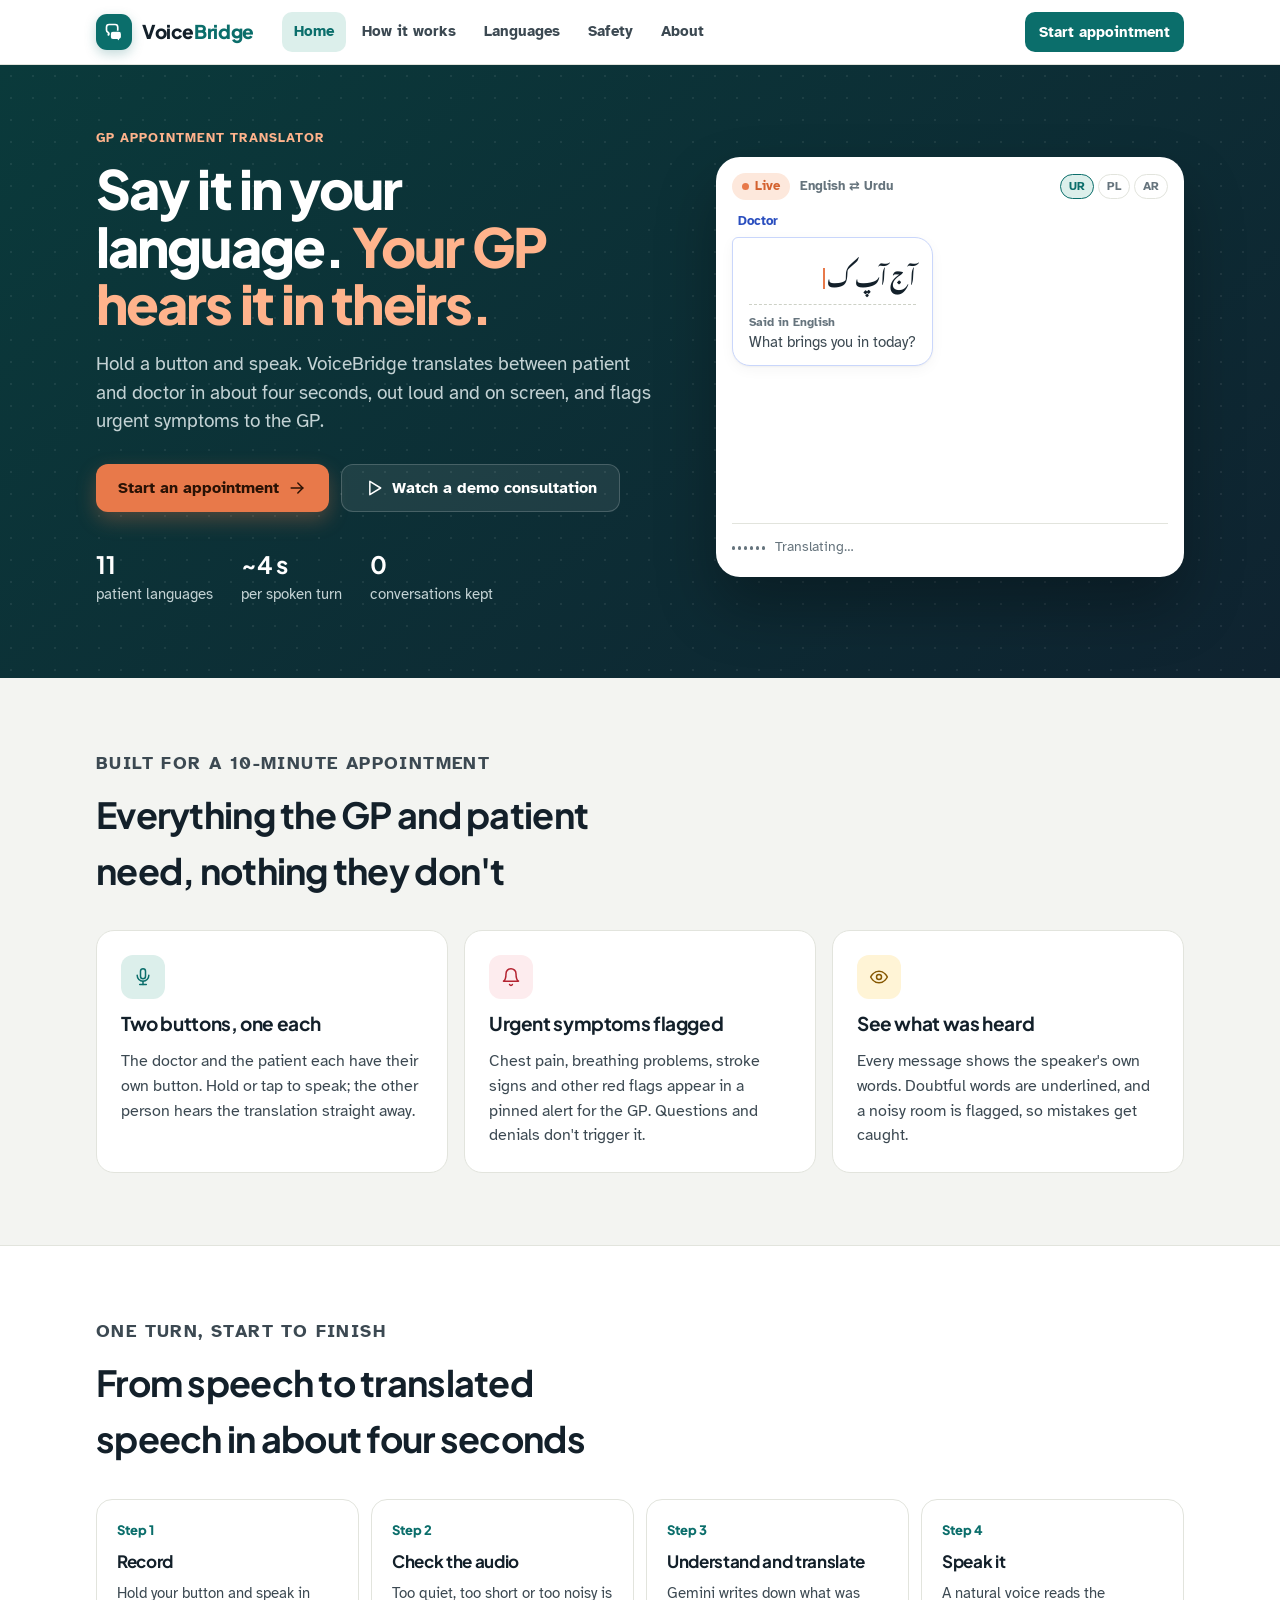
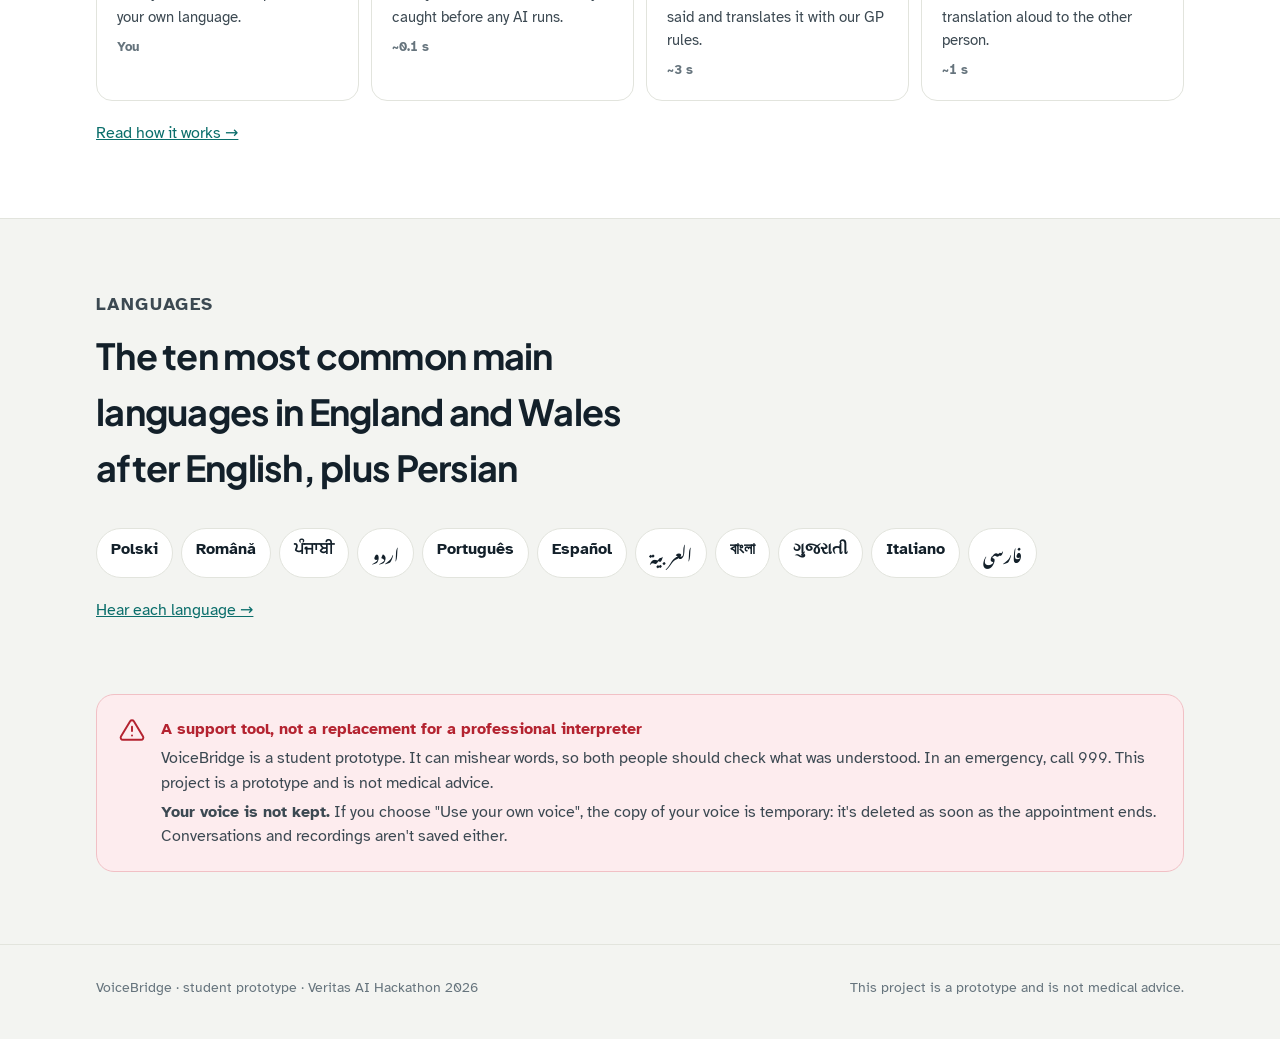
==== commit f8a4bb49: "Demo: add Arabic; other languages fall back to Urdu with a note Arabic demo script + summary; only t" ====
--- a/frontend/voicebridge_FINAL.html
+++ b/frontend/voicebridge_FINAL.html
@@ -763,7 +763,7 @@
 // (or Hugging Face). Anywhere else (double-clicked file, previews, the claude.ai demo link)
 // it's demo mode. Add ?demo to the address to force demo mode. (Was a manual true/false switch.)
 const OUR_SERVER = /^(localhost|127\.0\.0\.1)$|\.onrender\.com$|\.hf\.space$/.test(location.hostname);
-const USE_MOCK = !OUR_SERVER || new URLSearchParams(location.search).has("demo");
+let USE_MOCK = !OUR_SERVER || new URLSearchParams(location.search).has("demo");   // "let": the demo button can switch to demo mode
 const MAX_SECONDS = 60, MIN_SECONDS = 0.5, HOLD_MS = 350;
 
 const LANGS = [
@@ -799,33 +799,53 @@
   cloneVoice:(sid,speaker,consent,blob,name)=>{const f=new FormData();f.append("session_id",sid);f.append("speaker",speaker);f.append("consent",consent?"true":"false");f.append("audio",blob,name);return call("/api/clone",{method:"POST",body:f});},
 };
 const wait=(ms)=>new Promise(r=>setTimeout(r,ms));
-const SCRIPT=[
-  {role:"doctor",o:"Hello, what brings you in today?",t:"السلام علیکم، آج آپ کس وجہ سے آئے ہیں؟"},
-  {role:"patient",o:"ڈاکٹر صاحب، مجھے تین دن سے سینے میں درد ہے اور سیڑھیاں چڑھتے وقت سانس پھول جاتی ہے۔",t:"Doctor, I've had chest pain for three days, and I get short of breath when I climb the stairs.",urgent:["chest pain","shortness of breath"]},
-  {role:"doctor",o:"Do you have a fever, and are you taking any medicines?",t:"کیا آپ کو بخار ہے، اور کیا آپ کوئی دوائی لے رہے ہیں؟"},
-  {role:"patient",o:"نہیں، بخار نہیں ہے۔ میں دن میں دو بار پانچ سو ملی گرام میٹفارمن لیتا ہوں۔",t:"No, I don't have a fever. I take 500 milligrams of metformin twice a day.",unclear:["میٹفارمن"]},
-  {role:"doctor",o:"Thank you. I'd like to check your heart with an ECG today, just to be safe.",t:"شکریہ۔ احتیاط کے طور پر میں آج ای سی جی سے آپ کا دل چیک کرنا چاہوں گا۔"},
-  {role:"patient",o:"ٹھیک ہے، شکریہ ڈاکٹر صاحب۔",t:"Okay, thank you doctor.",noisy:true},
-];
+/* Demo conversation. "a" = a recording of the translation, made ONCE with ElevenLabs (the same voices as
+   the real app) and saved in frontend/demo_audio/, so the demo speaks both sides with NO API calls.
+   Two demo languages: Urdu and Arabic (the patient's English lines are identical, so those recordings are shared).
+   Any other language uses the Urdu demo. The Arabic lines are AI translations, not yet checked by a native speaker. */
+const SCRIPTS={
+  ur:[
+    {a:"demo_audio/1_doctor.mp3",role:"doctor",o:"Hello, what brings you in today?",t:"السلام علیکم، آج آپ کس وجہ سے آئے ہیں؟"},
+    {a:"demo_audio/2_patient.mp3",role:"patient",o:"ڈاکٹر صاحب، مجھے تین دن سے سینے میں درد ہے اور سیڑھیاں چڑھتے وقت سانس پھول جاتی ہے۔",t:"Doctor, I've had chest pain for three days, and I get short of breath when I climb the stairs.",urgent:["chest pain","shortness of breath"]},
+    {a:"demo_audio/3_doctor.mp3",role:"doctor",o:"Do you have a fever, and are you taking any medicines?",t:"کیا آپ کو بخار ہے، اور کیا آپ کوئی دوائی لے رہے ہیں؟"},
+    {a:"demo_audio/4_patient.mp3",role:"patient",o:"نہیں، بخار نہیں ہے۔ میں دن میں دو بار پانچ سو ملی گرام میٹفارمن لیتا ہوں۔",t:"No, I don't have a fever. I take 500 milligrams of metformin twice a day.",unclear:["میٹفارمن"]},
+    {a:"demo_audio/5_doctor.mp3",role:"doctor",o:"Thank you. I'd like to check your heart with an ECG today, just to be safe.",t:"شکریہ۔ احتیاط کے طور پر میں آج ای سی جی سے آپ کا دل چیک کرنا چاہوں گا۔"},
+    {a:"demo_audio/6_patient.mp3",role:"patient",o:"ٹھیک ہے، شکریہ ڈاکٹر صاحب۔",t:"Okay, thank you doctor.",noisy:true},
+  ],
+  ar:[
+    {a:"demo_audio/ar_1_doctor.mp3",role:"doctor",o:"Hello, what brings you in today?",t:"مرحبًا، ما الذي أتى بك اليوم؟"},
+    {a:"demo_audio/2_patient.mp3",role:"patient",o:"دكتور، أعاني من ألم في الصدر منذ ثلاثة أيام، وأشعر بضيق في التنفس عندما أصعد الدرج.",t:"Doctor, I've had chest pain for three days, and I get short of breath when I climb the stairs.",urgent:["chest pain","shortness of breath"]},
+    {a:"demo_audio/ar_3_doctor.mp3",role:"doctor",o:"Do you have a fever, and are you taking any medicines?",t:"هل لديك حمّى، وهل تتناول أي أدوية؟"},
+    {a:"demo_audio/4_patient.mp3",role:"patient",o:"لا، ليست لدي حمّى. أتناول خمسمئة ملليغرام من الميتفورمين مرتين في اليوم.",t:"No, I don't have a fever. I take 500 milligrams of metformin twice a day.",unclear:["الميتفورمين"]},
+    {a:"demo_audio/ar_5_doctor.mp3",role:"doctor",o:"Thank you. I'd like to check your heart with an ECG today, just to be safe.",t:"شكرًا لك. أودّ أن أفحص قلبك بتخطيط القلب اليوم، من باب الاحتياط."},
+    {a:"demo_audio/6_patient.mp3",role:"patient",o:"حسنًا، شكرًا يا دكتور.",t:"Okay, thank you doctor.",noisy:true},
+  ],
+};
+const DEMO_SUMMARY={
+  ur:"• تین دن سے سینے میں درد، سیڑھیاں چڑھتے وقت سانس پھولنا۔\n• بخار نہیں ہے۔\n• دن میں دو بار میٹفارمن 500 ملی گرام۔\n• ڈاکٹر احتیاطاً آج ای سی جی کریں گے۔",
+  ar:"• ألم في الصدر منذ 3 أيام، وضيق في التنفس عند صعود الدرج.\n• لا توجد حمّى.\n• يتناول الميتفورمين 500 ملغ مرتين يوميًا.\n• يخطط الطبيب لإجراء تخطيط للقلب اليوم من باب الاحتياط.",
+};
+const demoLang=()=>SCRIPTS[state.lang.code]?state.lang.code:"ur";   // other languages use the Urdu demo
+const demoScript=()=>SCRIPTS[demoLang()];
 const demo={turns:20,next:{doctor:0,patient:0}};
 const mockApi={
   async createSession(code){ await wait(500); if(code.trim().toLowerCase()==="wrong") throw new ApiError("That code didn't work. Check with the clinic staff.",401); demo.turns=20; demo.next={doctor:0,patient:0}; return {session_id:"demo",turns_left:20}; },
   async sendTurn(sid,speaker){
     await wait(1500);
     if(demo.turns<=0) throw new ApiError("This appointment has reached its 20-turn limit. End it and start a new one.",429);
-    const lines=SCRIPT.filter(s=>s.role===speaker); const line=lines[demo.next[speaker]++ % lines.length];
+    const lines=demoScript().filter(s=>s.role===speaker); const line=lines[demo.next[speaker]++ % lines.length];
     demo.turns--;
-    return {original_text:line.o,detected_language:speaker==="doctor"?"en":"ur",target_language:speaker==="doctor"?state.lang.code:"en",translation:line.t,
-      urgent_terms:line.urgent||[],unclear_words:line.unclear||[],speech_clarity:line.unclear?"partly_unclear":"clear",noisy:!!line.noisy,audio_base64:"",
+    return {original_text:line.o,detected_language:speaker==="doctor"?"en":demoLang(),target_language:speaker==="doctor"?demoLang():"en",translation:line.t,
+      urgent_terms:line.urgent||[],unclear_words:line.unclear||[],speech_clarity:line.unclear?"partly_unclear":"clear",noisy:!!line.noisy,audio_base64:"",demo_audio:line.a,
       timings:{convert:.07,translate:3.1,speak:.9,total:4.1},turns_left:demo.turns};
   },
   async getSummary(){ await wait(1200); return {
     summary_en:"• Chest pain for 3 days; short of breath when climbing stairs (urgent symptoms reported).\n• No fever.\n• Takes metformin 500 mg twice a day.\n• The GP plans an ECG today as a precaution.",
-    summary_patient_lang:"• تین دن سے سینے میں درد، سیڑھیاں چڑھتے وقت سانس پھولنا۔\n• بخار نہیں ہے۔\n• دن میں دو بار میٹفارمن 500 ملی گرام۔\n• ڈاکٹر احتیاطاً آج ای سی جی کریں گے۔"}; },
+    summary_patient_lang:DEMO_SUMMARY[demoLang()]}; },
   async endSession(){ await wait(150); return {ended:true}; },
   async cloneVoice(){ await wait(1800); return {voice_ready:true,cloned:true}; },
 };
-const api=USE_MOCK?mockApi:realApi;
+let api=USE_MOCK?mockApi:realApi;
 
 /* ===================== STATE + HELPERS ===================== */
 const state={code:"",lang:LANGS[3],sid:null,turnsLeft:20,busy:false,rec:null,startedAt:0,pressAt:0,urgent:new Set(),turnCount:0,started:0,autoplay:false};
@@ -840,9 +860,30 @@
 function voiceFor(lang){ try{ return speechSynthesis.getVoices().find(v=>v.lang&&v.lang.toLowerCase().startsWith(lang)); }catch(e){ return null; } }
 function sayDemo(text,lang){
   if(!("speechSynthesis" in window)) return false;
-  const v=voiceFor(lang==="en"?"en":lang); if(!v) return false;
-  speechSynthesis.cancel(); const u=new SpeechSynthesisUtterance(text); u.voice=v; u.lang=v.lang; u.rate=.98; speechSynthesis.speak(u); return true;
-}
+  const v=voiceFor(lang==="en"?"en":lang);
+  // Phones load their voice list late: if the list is still empty, try anyway with just the language.
+  if(!v&&speechSynthesis.getVoices().length) return false;   // list loaded, but no voice for this language
+  speechSynthesis.cancel(); const u=new SpeechSynthesisUtterance(text);
+  if(v){ u.voice=v; u.lang=v.lang; } else u.lang=lang==="en"?"en-GB":lang;
+  u.rate=.98; speechSynthesis.speak(u); return true;
+}
+/* Phones (especially iPhones) only allow sound that STARTS FROM A TAP. Translations arrive seconds
+   after the tap, so on the first tap we "unlock" both sound sources with a silent sound:
+   the audio player (real app, ElevenLabs) and the browser voice (demo). */
+function silentWav(){
+  const n=800, b=new ArrayBuffer(44+n), d=new DataView(b), w=(o,str)=>[...str].forEach((c,i)=>d.setUint8(o+i,c.charCodeAt(0)));
+  w(0,"RIFF"); d.setUint32(4,36+n,true); w(8,"WAVE"); w(12,"fmt "); d.setUint32(16,16,true); d.setUint16(20,1,true); d.setUint16(22,1,true);
+  d.setUint32(24,8000,true); d.setUint32(28,8000,true); d.setUint16(32,1,true); d.setUint16(34,8,true); w(36,"data"); d.setUint32(40,n,true);
+  for(let i=0;i<n;i++) d.setUint8(44+i,128);   // 0.1 s of silence
+  return URL.createObjectURL(new Blob([b],{type:"audio/wav"}));
+}
+function unlockAudio(){
+  if(unlockAudio.done) return; unlockAudio.done=true;
+  try{ if(player.paused){ player.src=silentWav(); player.play().catch(()=>{}); } }catch(e){}
+  try{ if("speechSynthesis" in window){ const u=new SpeechSynthesisUtterance(" "); u.volume=0; speechSynthesis.speak(u); } }catch(e){}
+}
+document.addEventListener("pointerdown",unlockAudio,{capture:true});
+document.addEventListener("keydown",unlockAudio,{capture:true});
 try{ speechSynthesis.getVoices(); speechSynthesis.onvoiceschanged=()=>{}; }catch(e){}
 
 /* ===================== ROUTER ===================== */
@@ -891,10 +932,16 @@
   c.append(b); $("lang-cards").append(c);
 });
 /* "Watch a demo consultation": on the live site (real mode) the scripted demo must NOT call the real
-   server (it would refuse the code "demo"), so we reload the page in demo mode (?demo) and start it there.
-   Demo mode uses no API credits. */
+   server (it would refuse the code "demo"), so we switch this page to demo mode first (no API calls,
+   no credits). No page reload: the phone must see the demo start from THIS tap, or it blocks the sound. */
+function enterDemoMode(){
+  USE_MOCK=true; api=mockApi;
+  $("demo-bar").hidden=false; $("mode-label").textContent="Demo · "; $("demo-code-hint").hidden=false;
+  history.replaceState(null,"",location.pathname+"?demo"+location.hash);
+}
 $("hero-demo").onclick=()=>{
-  if(!USE_MOCK){ location.href=location.pathname+"?demo&play"; return; }
+  unlockAudio();
+  if(!USE_MOCK) enterDemoMode();
   state.code="demo"; startSession(true);
 };
 
@@ -924,12 +971,17 @@
   const btn=$("begin-btn"), err=$("setup-error");
   btn.disabled=true; btn.textContent="Starting…"; err.hidden=true;
   try{
+    // Demo mode has scripts for Urdu and Arabic only: other languages switch to Urdu (with a note), so the
+    // screen never shows a confusing "Heard Urdu, not Polish" warning.
+    const demoSwitched=USE_MOCK&&!SCRIPTS[state.lang.code];
+    if(demoSwitched){ state.lang=LANGS.find(l=>l.code==="ur"); updatePair(); renderLangGrid(); }
     const s=await api.createSession(state.code||"demo",state.lang.code);
     Object.assign(state,{sid:s.session_id,turnsLeft:s.turns_left,urgent:new Set(),turnCount:0,started:Date.now()});
     $("top-lang").textContent=state.lang.english; $("pat-word").textContent=state.lang.word; $("pat-tag").textContent=state.lang.english;
     $("btn-patient").setAttribute("aria-label",`Patient: hold or tap to speak ${state.lang.english}`);
     $("urgent-banner").hidden=true; $("own-doctor").hidden=true; $("own-patient").hidden=true; resetHints(); showEmpty(); updateTurns(); setBusy(false);
     go("consult");
+    if(demoSwitched) note("The demo is available in Urdu and Arabic, so this one is in Urdu. The real app supports all 11 languages.");
     if(autoplay) setTimeout(playDemo,700);
   }catch(e){
     if(e.status===401){ $("access-error").textContent=e.message; $("access-error").hidden=false; go("start"); }
@@ -1025,7 +1077,11 @@
 $("urgent-x").onclick=()=>$("urgent-banner").hidden=true;
 function speakOut(d){
   if(d.audio_base64){ player.src="data:audio/mpeg;base64,"+d.audio_base64; player.play().catch(()=>toast("Tap Replay to hear the translation.")); return; }
-  if(USE_MOCK&&$("speak-toggle").checked&&!sayDemo(d.translation,d.target_language)) toast(`No ${LANG_NAME[d.target_language]} voice in this browser. The real app uses ElevenLabs.`);
+  if(!USE_MOCK||!$("speak-toggle").checked) return;
+  const browserVoice=()=>{ if(!sayDemo(d.translation,d.target_language)) toast(`No ${LANG_NAME[d.target_language]} voice in this browser. The real app uses ElevenLabs.`); };
+  // Demo: play the pre-made recording (no API call); if it can't load (e.g. a preview), use the browser's voice.
+  if(d.demo_audio){ player.src=d.demo_audio; player.play().catch(browserVoice); return; }
+  browserVoice();
 }
 
 /* ===================== CONSULT: RECORDING ===================== */
@@ -1180,12 +1236,18 @@
 /* Play the whole scripted demo, with the buttons animating as if pressed */
 async function playDemo(){
   if(state.autoplay) return; state.autoplay=true;
-  for(const line of SCRIPT){
+  for(const line of demoScript()){
     if(currentView!=="consult"||!state.sid||state.turnsLeft<=0) break;
     await startRec(line.role); await wait(1300); await stopRec(line.role);
-    await wait($("speak-toggle").checked?2600:900);
+    if($("speak-toggle").checked){ await waitForSpeech(); await wait(700); } else await wait(900);
   }
   state.autoplay=false;
+}
+// Wait until the current translation has finished being spoken (recording or browser voice), max 12 s.
+async function waitForSpeech(maxMs=12000){
+  const t0=performance.now(); await wait(400);
+  const speaking=()=>(!player.paused&&!player.ended)||(("speechSynthesis" in window)&&speechSynthesis.speaking);
+  while(performance.now()-t0<maxMs&&speaking()) await wait(200);
 }
 $("autoplay-btn").onclick=playDemo;
 $("demo-bar").hidden=!USE_MOCK;
@@ -1255,11 +1317,6 @@
 /* ===================== START-UP ===================== */
 renderLangGrid(); updatePair(); resetHints(); updateTurns(); route();
 heroLoop();
-// Arrived from "Watch a demo consultation" on the live site (?demo&play): play the demo straight away.
-if(USE_MOCK&&new URLSearchParams(location.search).has("play")){
-  history.replaceState(null,"",location.pathname+"?demo");   // so refreshing doesn't restart it
-  state.code="demo"; startSession(true);
-}
 </script>
 </body>
 </html>
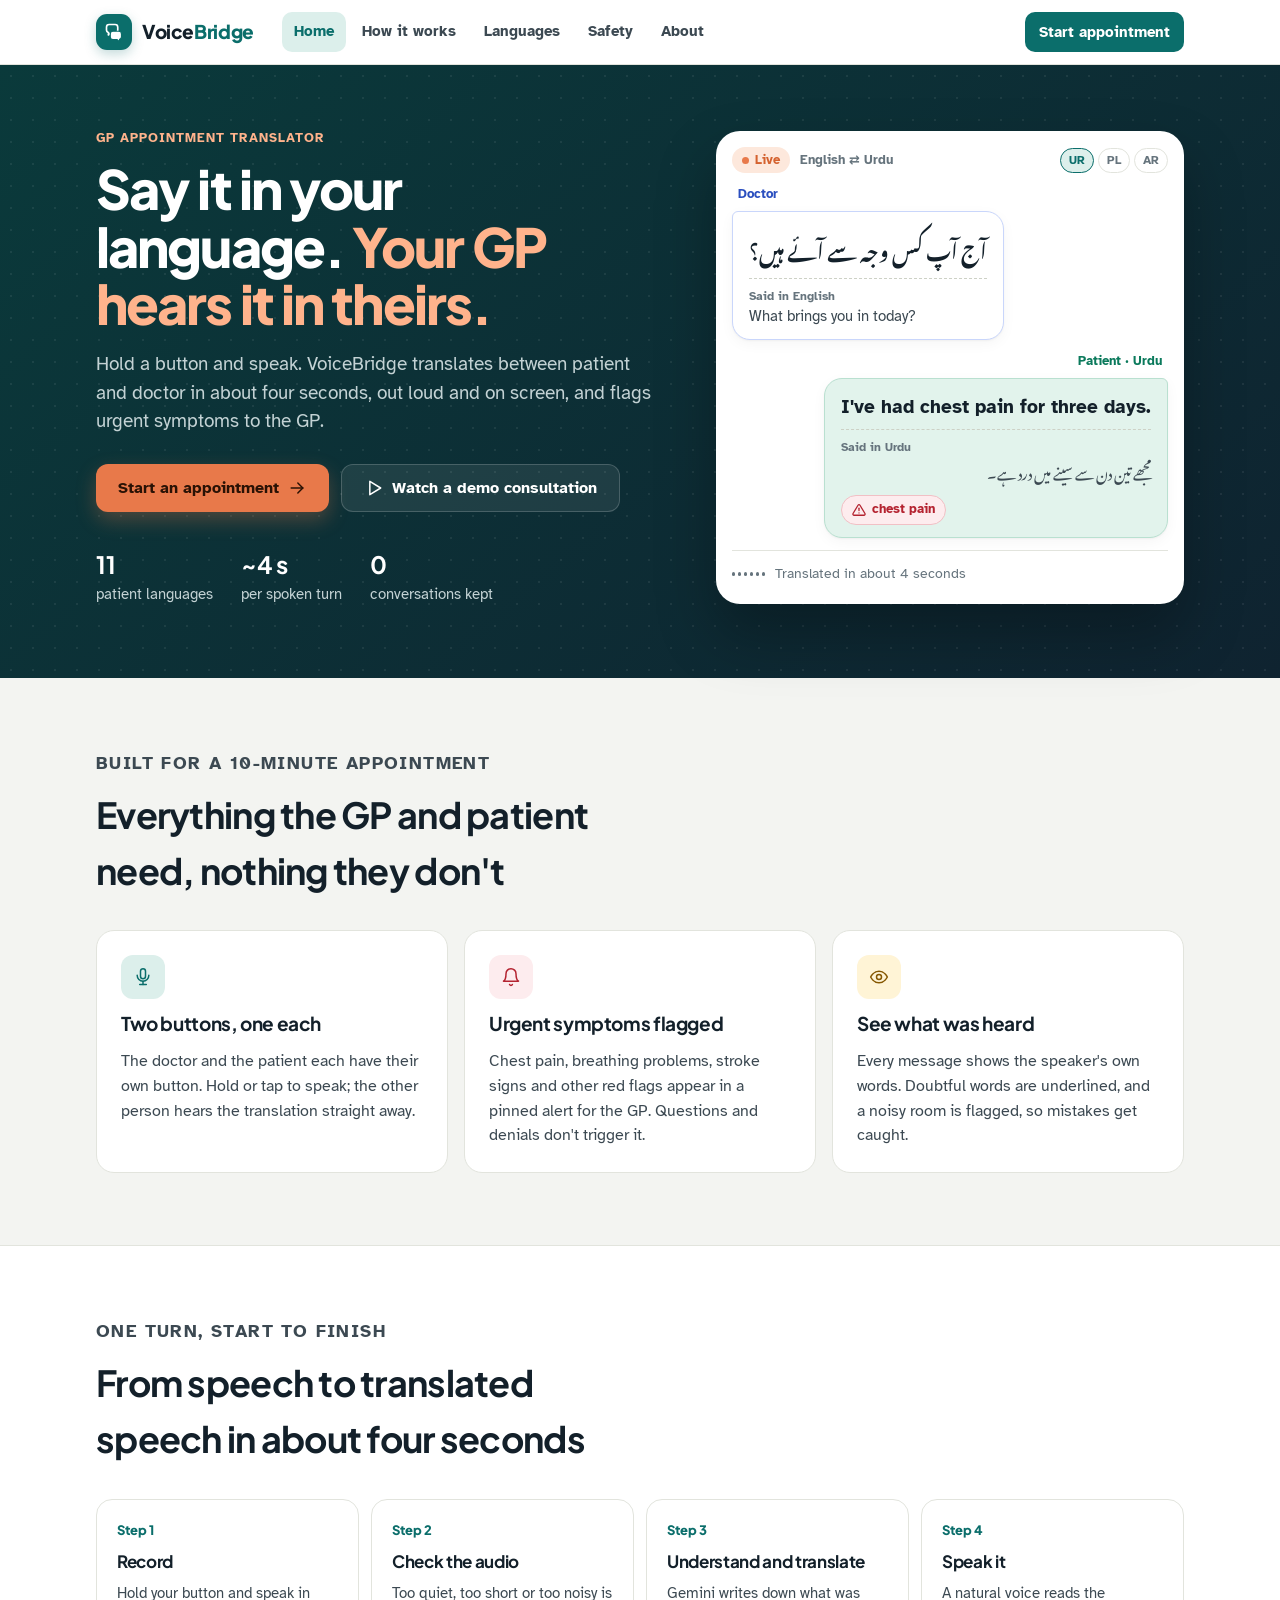
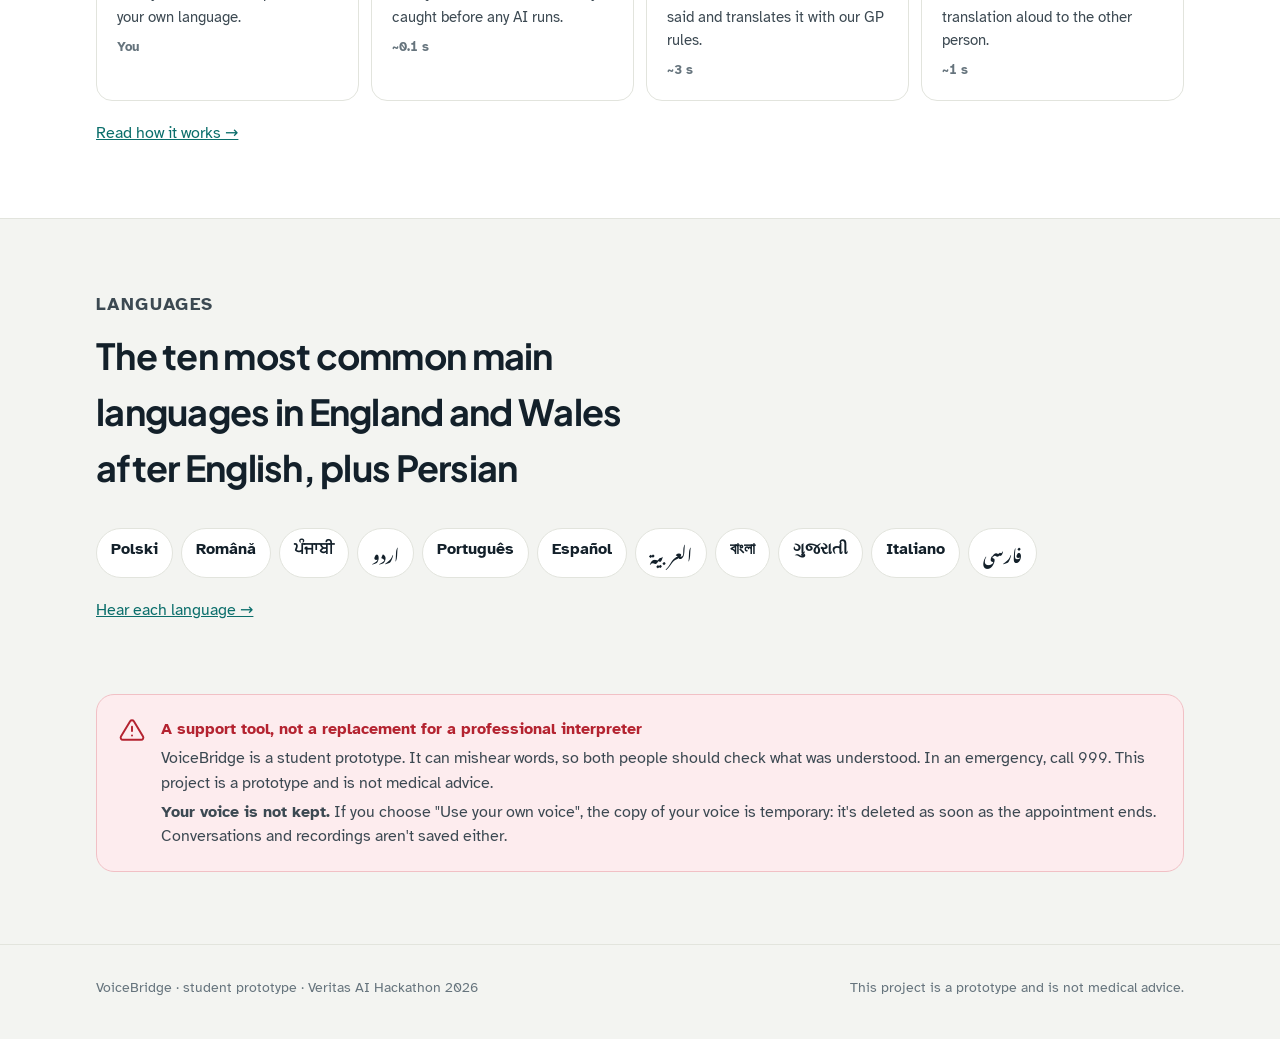
==== commit 269ce627: "Keep real booking real after the demo; add Watch in Arabic (ERRORS #48) On the live server, Start ap" ====
--- a/frontend/voicebridge_FINAL.html
+++ b/frontend/voicebridge_FINAL.html
@@ -700,6 +700,7 @@
     <div class="demo-bar wrap" id="demo-bar">
       <span class="demo-note">Demo mode: replies are scripted.</span>
       <button class="btn btn-ghost btn-sm" id="autoplay-btn"><svg class="icon"><use href="#i-play"/></svg>Play the whole demo</button>
+      <button class="btn btn-ghost btn-sm" id="demo-lang-btn"><svg class="icon"><use href="#i-globe"/></svg>Watch in Arabic</button>
       <label style="display:inline-flex;align-items:center;gap:6px"><input type="checkbox" id="speak-toggle" checked> Read translations aloud</label>
     </div>
   </div>
@@ -906,6 +907,8 @@
   if(!VIEWS.includes(name)) name="home";
   if(NEEDS_SESSION.has(name)&&!state.sid) name=state.code?"choose":"start";
   if(name==="choose"&&!state.code) name="start";
+  // On our live server, booking an appointment is ALWAYS real, even right after watching the demo.
+  if(name==="start"&&USE_MOCK&&OUR_SERVER) exitDemoMode();
   currentView=name;
   document.body.dataset.view=name; // lets CSS hide the menu during an appointment (focus mode)
   document.querySelectorAll(".view").forEach(v=>v.classList.toggle("active",v.id===`v-${name}`));
@@ -939,6 +942,13 @@
   $("demo-bar").hidden=false; $("mode-label").textContent="Demo · "; $("demo-code-hint").hidden=false;
   history.replaceState(null,"",location.pathname+"?demo"+location.hash);
 }
+// Back to the real app (used when someone goes to "Start appointment" on the live site after the demo).
+function exitDemoMode(){
+  USE_MOCK=false; api=realApi; state.code=""; state.sid=null;
+  try{ speechSynthesis.cancel(); }catch(e){} player.pause();
+  $("demo-bar").hidden=true; $("mode-label").textContent="Live · "; $("demo-code-hint").hidden=true;
+  history.replaceState(null,"",location.pathname+location.hash);
+}
 $("hero-demo").onclick=()=>{
   unlockAudio();
   if(!USE_MOCK) enterDemoMode();
@@ -981,6 +991,7 @@
     $("btn-patient").setAttribute("aria-label",`Patient: hold or tap to speak ${state.lang.english}`);
     $("urgent-banner").hidden=true; $("own-doctor").hidden=true; $("own-patient").hidden=true; resetHints(); showEmpty(); updateTurns(); setBusy(false);
     go("consult");
+    if(USE_MOCK) updateDemoLangBtn();
     if(demoSwitched) note("The demo is available in Urdu and Arabic, so this one is in Urdu. The real app supports all 11 languages.");
     if(autoplay) setTimeout(playDemo,700);
   }catch(e){
@@ -1176,7 +1187,7 @@
    With consent, record 10-45 s of someone talking; the backend copies the voice (ElevenLabs
    Instant Voice Cloning) so their translations are spoken in their own voice. The copy is
    deleted when the appointment ends. If copying fails, the standard voice is used. */
-const CLONE_MIN=USE_MOCK?3:10, CLONE_MAX=45;
+const CLONE_MAX=45, cloneMin=()=>USE_MOCK?3:10;   // pretend recording in the demo can be short
 const clone={mr:null,chunks:[],timer:null,start:0};
 const recType=()=>["audio/webm;codecs=opus","audio/webm","audio/mp4","audio/ogg;codecs=opus"].find(t=>window.MediaRecorder&&MediaRecorder.isTypeSupported(t))||"";
 function cloneWho(){ return document.querySelector('input[name="clone-who"]:checked').value; }
@@ -1205,8 +1216,8 @@
   $("clone-rec").textContent="Stop and copy my voice"; $("clone-rec").disabled=true;
   const tick=()=>{
     const s=Math.floor((performance.now()-clone.start)/1000);
-    cloneStatus(`● Recording 0:${String(s).padStart(2,"0")} · ${s<CLONE_MIN?`keep talking (at least ${CLONE_MIN} s)`:"tap Stop when you're ready"}`,"rec");
-    $("clone-rec").disabled=s<CLONE_MIN;
+    cloneStatus(`● Recording 0:${String(s).padStart(2,"0")} · ${s<cloneMin()?`keep talking (at least ${cloneMin()} s)`:"tap Stop when you're ready"}`,"rec");
+    $("clone-rec").disabled=s<cloneMin();
     if(s>=CLONE_MAX) cloneStop(false);
   };
   tick(); clone.timer=setInterval(tick,250);
@@ -1250,6 +1261,14 @@
   while(performance.now()-t0<maxMs&&speaking()) await wait(200);
 }
 $("autoplay-btn").onclick=playDemo;
+// Demo language switch (Urdu <-> Arabic): restarts the demo in the other language.
+function updateDemoLangBtn(){ $("demo-lang-btn").lastChild.textContent=demoLang()==="ar"?"Watch in Urdu":"Watch in Arabic"; }
+$("demo-lang-btn").onclick=()=>{
+  if(state.autoplay){ toast("Let this demo finish first."); return; }
+  unlockAudio();
+  state.lang=LANGS.find(l=>l.code===(demoLang()==="ar"?"ur":"ar")); updatePair();
+  state.code="demo"; startSession(true);
+};
 $("demo-bar").hidden=!USE_MOCK;
 $("mode-label").textContent=USE_MOCK?"Demo · ":"Live · ";
 
